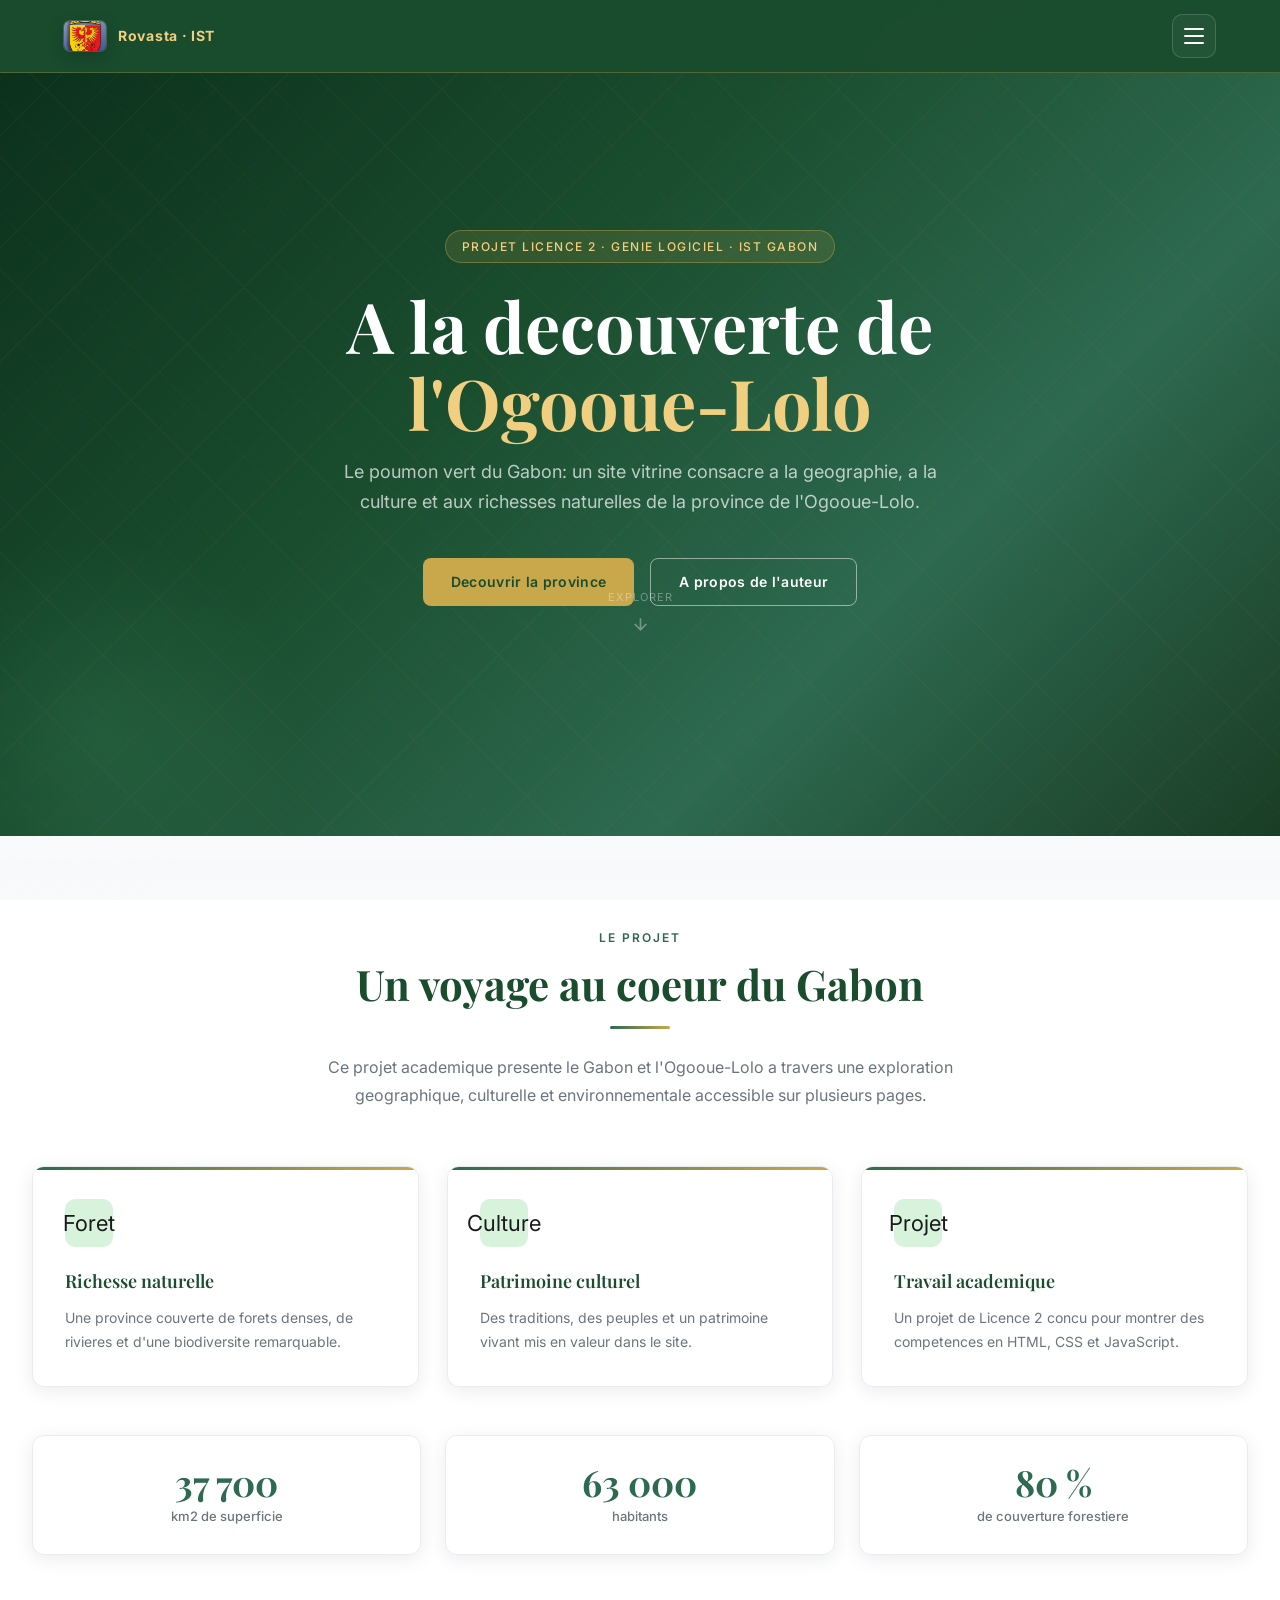
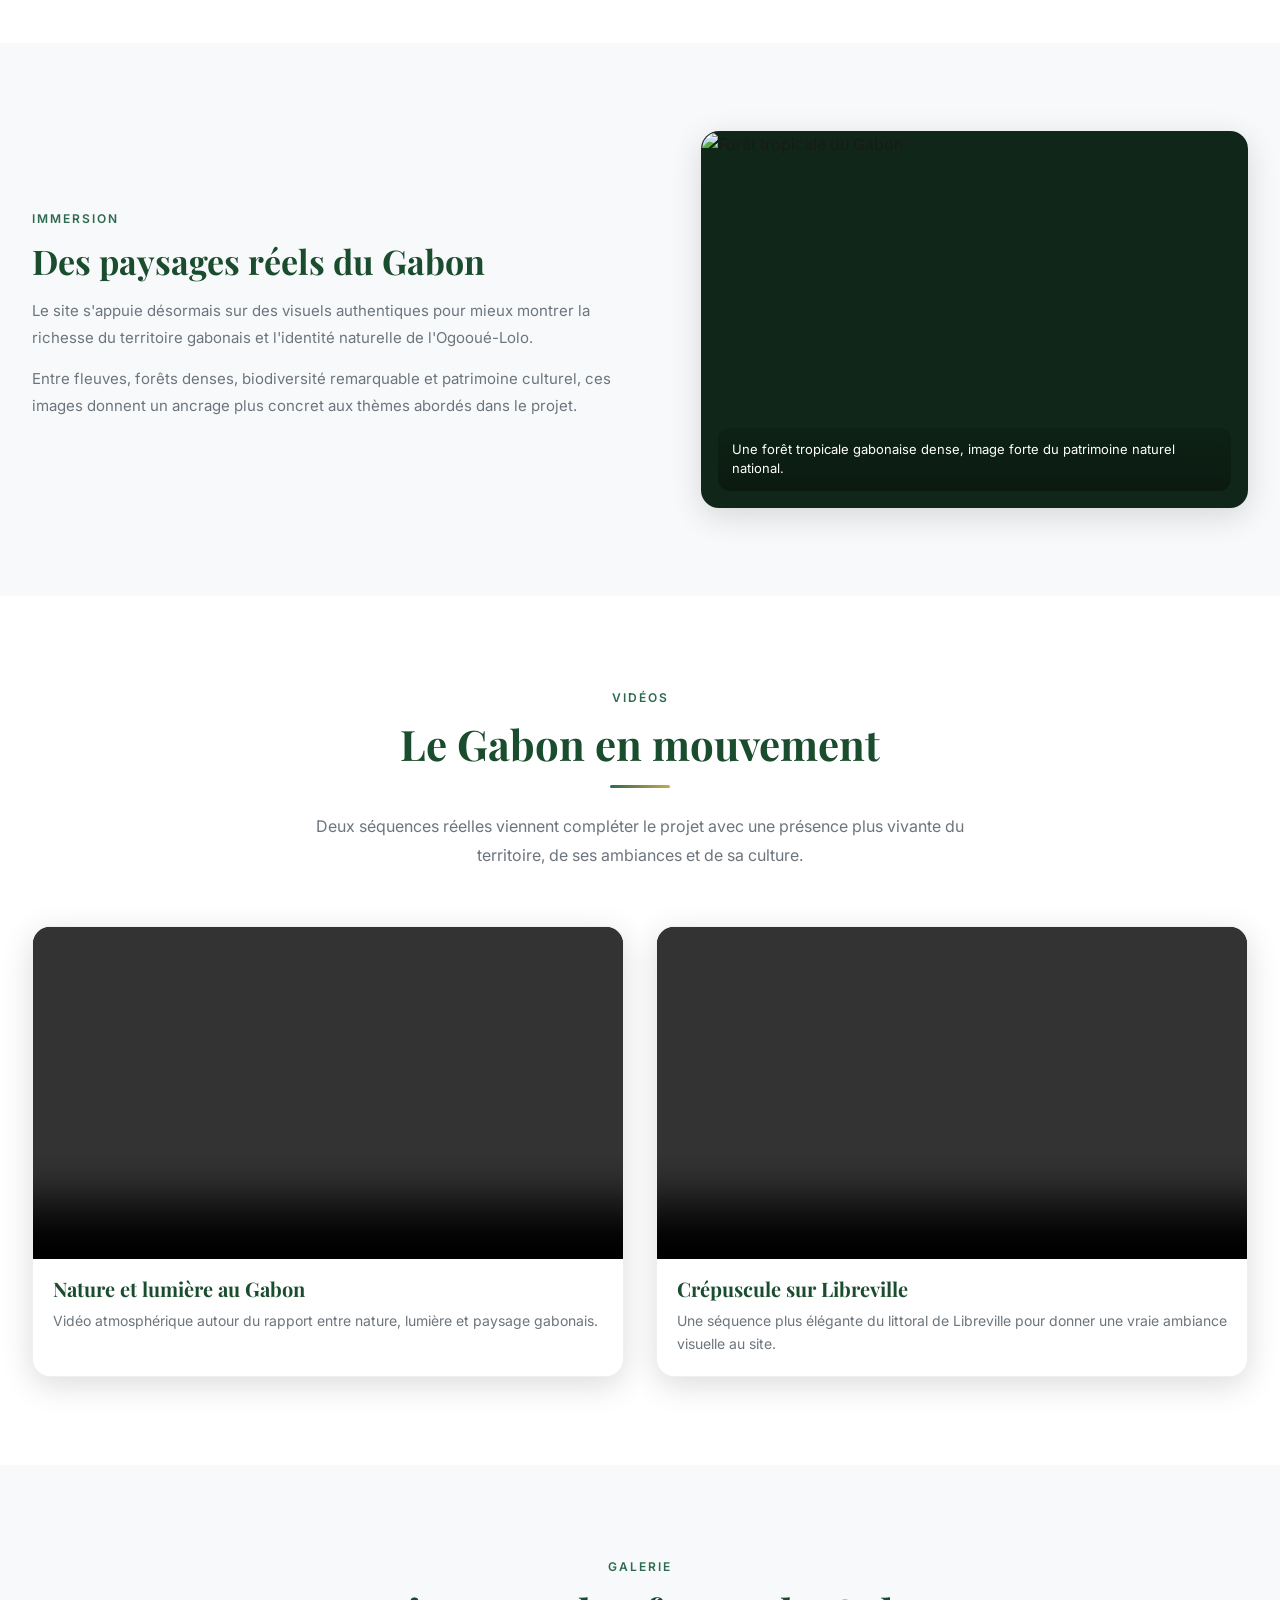
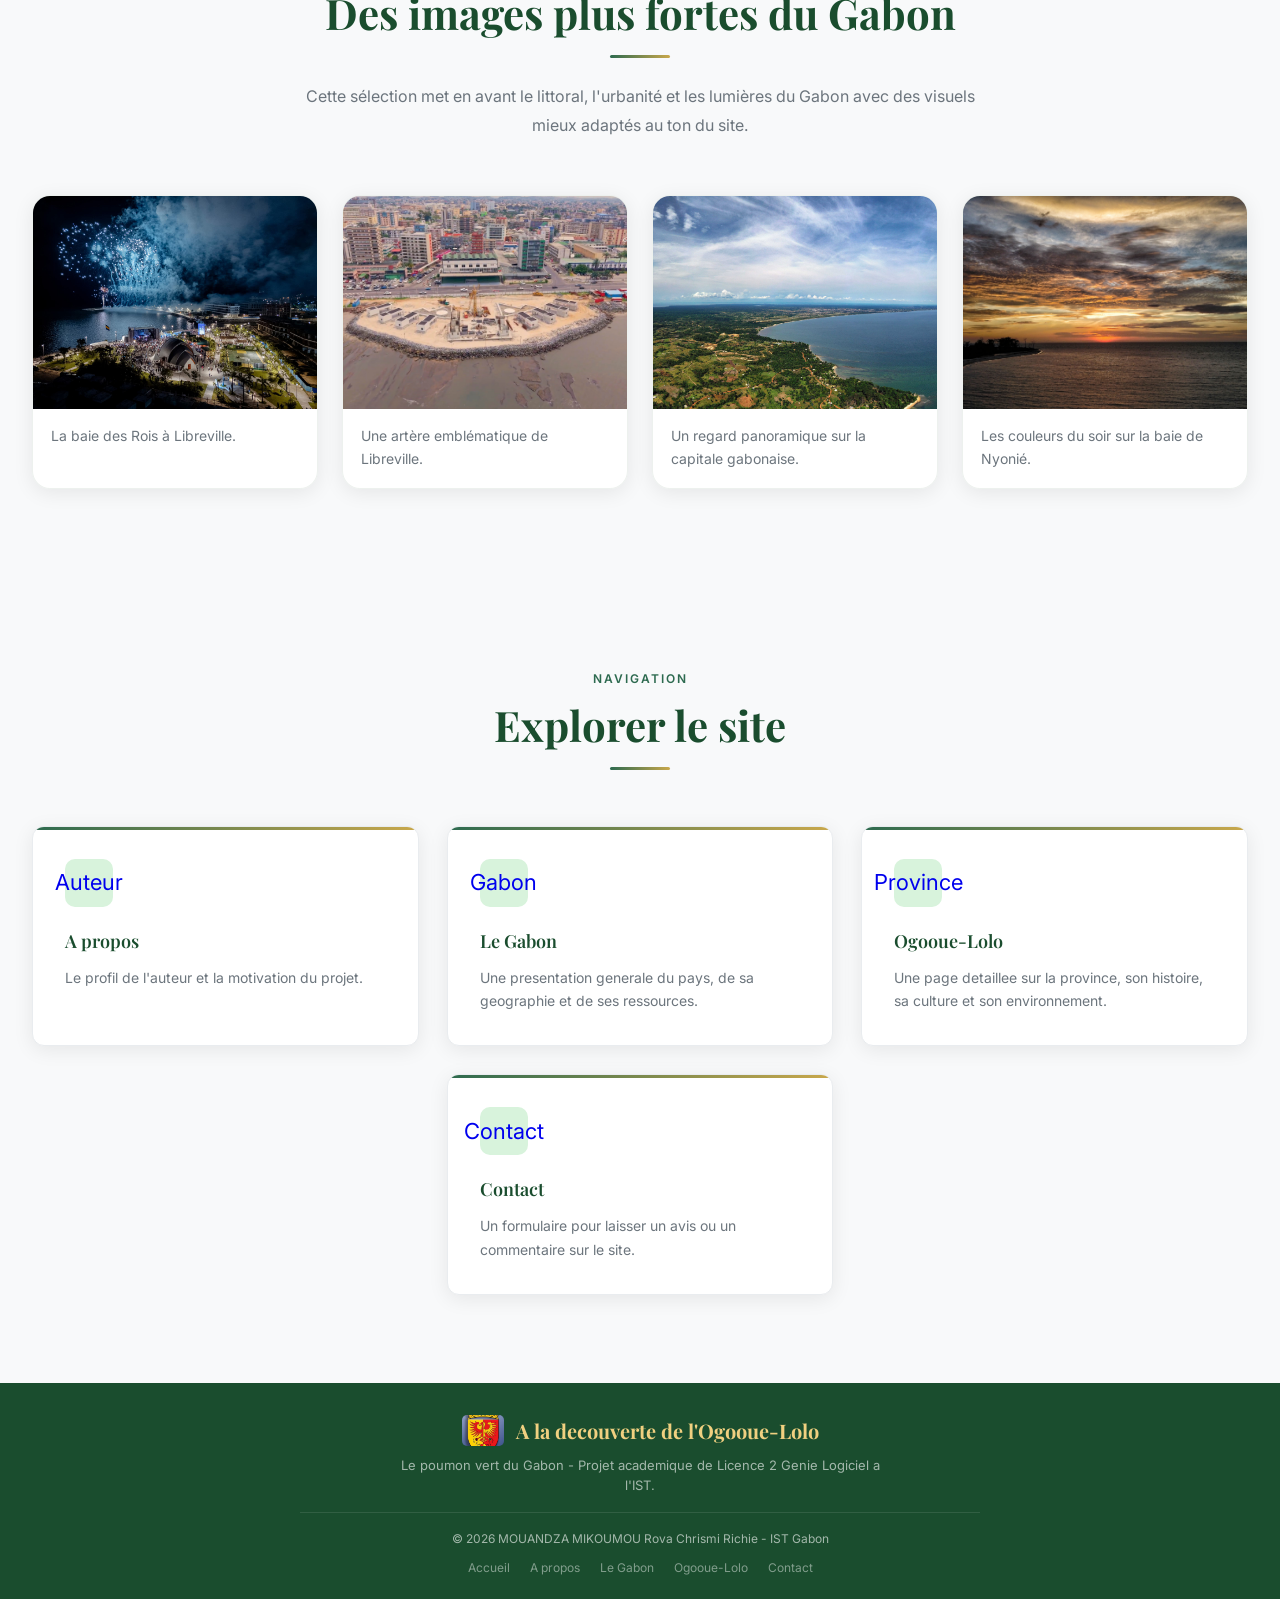
==== index.html @ 086fdc53 "Version finale du projet Ogooue-Lolo" ====
﻿<!DOCTYPE html>
<html lang="fr">
<head>
  <meta charset="UTF-8" />
  <meta name="viewport" content="width=device-width, initial-scale=1.0" />
  <title>Accueil - A la decouverte de l'Ogooue-Lolo</title>
  <link rel="stylesheet" href="assets/css/style.css" />
</head>
<body class="home-page">
<nav>
  <div class="nav-container">
    <a class="nav-brand" href="index.html">
      <div class="nav-brand-flag"></div>
      <span class="nav-brand-text">Rovasta · IST</span>
    </a>
    <ul class="nav-links" id="navLinks">
      <li><a href="index.html">Accueil</a></li>
      <li><a href="pages/a-propos.html">A propos</a></li>
      <li><a href="pages/gabon.html">Le Gabon</a></li>
      <li><a href="pages/ogoue-lolo.html">Ogooue-Lolo</a></li>
      <li><a href="pages/contact.html">Contact</a></li>
    </ul>
    <button class="nav-toggle" id="navToggle" type="button" aria-expanded="false" aria-controls="navLinks" aria-label="Afficher ou masquer le menu">
      <span></span>
      <span></span>
      <span></span>
    </button>
  </div>
</nav>

<section class="hero">
  <div class="hero-bg"></div>
  <div class="hero-circle"></div>
  <div class="hero-circle"></div>
  <div class="hero-content">
    <div class="hero-badge">Projet Licence 2 · Genie Logiciel · IST Gabon</div>
    <h1 class="hero-title">A la decouverte de<br><span>l'Ogooue-Lolo</span></h1>
    <p class="hero-subtitle">
      Le poumon vert du Gabon: un site vitrine consacre a la geographie, a la culture
      et aux richesses naturelles de la province de l'Ogooue-Lolo.
    </p>
    <div class="hero-cta">
      <a href="pages/ogoue-lolo.html" class="btn btn-primary">Decouvrir la province</a>
      <a href="pages/a-propos.html" class="btn btn-outline">A propos de l'auteur</a>
    </div>
    <div class="scroll-hint">
      <span>Explorer</span>
      <svg width="20" height="20" viewBox="0 0 24 24" fill="none" stroke="currentColor" stroke-width="2">
        <path d="M12 5v14M5 12l7 7 7-7"></path>
      </svg>
    </div>
  </div>
</section>

<section class="section">
  <div class="container">
    <div class="section-header">
      <span class="eyebrow">Le projet</span>
      <h2 class="section-title">Un voyage au coeur du Gabon</h2>
      <div class="divider"></div>
      <p class="section-desc">
        Ce projet academique presente le Gabon et l'Ogooue-Lolo a travers une exploration
        geographique, culturelle et environnementale accessible sur plusieurs pages.
      </p>
    </div>
    <div class="cards-grid">
      <div class="info-card">
        <div class="card-icon">Foret</div>
        <h3 class="card-title">Richesse naturelle</h3>
        <p class="card-text">Une province couverte de forets denses, de rivieres et d'une biodiversite remarquable.</p>
      </div>
      <div class="info-card">
        <div class="card-icon">Culture</div>
        <h3 class="card-title">Patrimoine culturel</h3>
        <p class="card-text">Des traditions, des peuples et un patrimoine vivant mis en valeur dans le site.</p>
      </div>
      <div class="info-card">
        <div class="card-icon">Projet</div>
        <h3 class="card-title">Travail academique</h3>
        <p class="card-text">Un projet de Licence 2 concu pour montrer des competences en HTML, CSS et JavaScript.</p>
      </div>
    </div>
    <div class="stats-row">
      <div class="stat-card">
        <div class="stat-number">37 700</div>
        <div class="stat-label">km2 de superficie</div>
      </div>
      <div class="stat-card">
        <div class="stat-number">63 000</div>
        <div class="stat-label">habitants</div>
      </div>
      <div class="stat-card">
        <div class="stat-number">80 %</div>
        <div class="stat-label">de couverture forestiere</div>
      </div>
    </div>
  </div>
</section>

<section class="section section-alt">
  <div class="container">
    <div class="two-col">
      <div class="text-col">
        <span class="eyebrow">Immersion</span>
        <h2>Des paysages réels du Gabon</h2>
        <p>Le site s'appuie désormais sur des visuels authentiques pour mieux montrer la richesse du territoire gabonais et l'identité naturelle de l'Ogooué-Lolo.</p>
        <p>Entre fleuves, forêts denses, biodiversité remarquable et patrimoine culturel, ces images donnent un ancrage plus concret aux thèmes abordés dans le projet.</p>
      </div>
      <figure class="visual-box photo-box">
        <img class="visual-photo" src="assets/images/gabon-rainforest.jpg" alt="Forêt tropicale du Gabon" loading="lazy">
        <figcaption class="visual-caption">Une forêt tropicale gabonaise dense, image forte du patrimoine naturel national.</figcaption>
      </figure>
    </div>
  </div>
</section>

<section class="section">
  <div class="container">
    <div class="section-header">
      <span class="eyebrow">Vidéos</span>
      <h2 class="section-title">Le Gabon en mouvement</h2>
      <div class="divider"></div>
      <p class="section-desc">Deux séquences réelles viennent compléter le projet avec une présence plus vivante du territoire, de ses ambiances et de sa culture.</p>
    </div>
    <div class="media-grid">
      <figure class="media-card">
        <video class="media-video" controls preload="metadata">
          <source src="assets/videos/gabon-nature-soleil.webm" type="video/webm">
          Votre navigateur ne prend pas en charge la lecture vidéo.
        </video>
        <figcaption class="media-caption">
          <strong>Nature et lumière au Gabon</strong>
          <span>Vidéo atmosphérique autour du rapport entre nature, lumière et paysage gabonais.</span>
        </figcaption>
      </figure>
      <figure class="media-card">
        <video class="media-video" controls preload="metadata">
          <source src="assets/videos/libreville-beach-sunset.webm" type="video/webm">
          Votre navigateur ne prend pas en charge la lecture vidéo.
        </video>
        <figcaption class="media-caption">
          <strong>Crépuscule sur Libreville</strong>
          <span>Une séquence plus élégante du littoral de Libreville pour donner une vraie ambiance visuelle au site.</span>
        </figcaption>
      </figure>
    </div>
  </div>
</section>

<section class="section section-alt">
  <div class="container">
    <div class="section-header">
      <span class="eyebrow">Galerie</span>
      <h2 class="section-title">Des images plus fortes du Gabon</h2>
      <div class="divider"></div>
      <p class="section-desc">Cette sélection met en avant le littoral, l'urbanité et les lumières du Gabon avec des visuels mieux adaptés au ton du site.</p>
    </div>
    <div class="gallery-grid">
      <figure class="gallery-card">
        <img class="gallery-photo" src="assets/images/libreville-baie-des-rois.jpg" alt="Vue de la baie des Rois à Libreville" loading="lazy">
        <figcaption class="gallery-caption">La baie des Rois à Libreville.</figcaption>
      </figure>
      <figure class="gallery-card">
        <img class="gallery-photo" src="assets/images/libreville-boulevard-independance.jpg" alt="Boulevard de l'indépendance à Libreville" loading="lazy">
        <figcaption class="gallery-caption">Une artère emblématique de Libreville.</figcaption>
      </figure>
      <figure class="gallery-card">
        <img class="gallery-photo" src="assets/images/libreville-vue-cap.jpg" alt="Vue de Libreville depuis la région du Cap" loading="lazy">
        <figcaption class="gallery-caption">Un regard panoramique sur la capitale gabonaise.</figcaption>
      </figure>
      <figure class="gallery-card">
        <img class="gallery-photo" src="assets/images/gabon-nyonie-sunset.jpg" alt="Coucher de soleil sur la baie de Nyonié au Gabon" loading="lazy">
        <figcaption class="gallery-caption">Les couleurs du soir sur la baie de Nyonié.</figcaption>
      </figure>
    </div>
  </div>
</section>

<section class="section section-alt">
  <div class="container">
    <div class="section-header">
      <span class="eyebrow">Navigation</span>
      <h2 class="section-title">Explorer le site</h2>
      <div class="divider"></div>
    </div>
    <div class="cards-grid">
      <a href="pages/a-propos.html" class="info-card clickable" style="text-decoration:none">
        <div class="card-icon">Auteur</div>
        <h3 class="card-title">A propos</h3>
        <p class="card-text">Le profil de l'auteur et la motivation du projet.</p>
      </a>
      <a href="pages/gabon.html" class="info-card clickable" style="text-decoration:none">
        <div class="card-icon">Gabon</div>
        <h3 class="card-title">Le Gabon</h3>
        <p class="card-text">Une presentation generale du pays, de sa geographie et de ses ressources.</p>
      </a>
      <a href="pages/ogoue-lolo.html" class="info-card clickable" style="text-decoration:none">
        <div class="card-icon">Province</div>
        <h3 class="card-title">Ogooue-Lolo</h3>
        <p class="card-text">Une page detaillee sur la province, son histoire, sa culture et son environnement.</p>
      </a>
      <a href="pages/contact.html" class="info-card clickable" style="text-decoration:none">
        <div class="card-icon">Contact</div>
        <h3 class="card-title">Contact</h3>
        <p class="card-text">Un formulaire pour laisser un avis ou un commentaire sur le site.</p>
      </a>
    </div>
  </div>
</section>

<footer>
  <div class="footer-wrap">
    <div class="footer-logo">A la decouverte de l'Ogooue-Lolo</div>
    <p class="footer-desc">Le poumon vert du Gabon - Projet academique de Licence 2 Genie Logiciel a l'IST.</p>
    <hr class="footer-hr">
    <div class="footer-bottom">
      <span>© 2026 MOUANDZA MIKOUMOU Rova Chrismi Richie - IST Gabon</span>
      <div class="footer-nav">
        <a href="index.html">Accueil</a>
        <a href="pages/a-propos.html">A propos</a>
        <a href="pages/gabon.html">Le Gabon</a>
        <a href="pages/ogoue-lolo.html">Ogooue-Lolo</a>
        <a href="pages/contact.html">Contact</a>
      </div>
    </div>
  </div>
</footer>

<script src="assets/js/script.js"></script>
</body>
</html>
---- assets/css/style.css ----
﻿/* ============================================================
   STYLE.CSS — À la découverte de l'Ogooué-Lolo
   Projet Licence 2 Génie Logiciel — IST Gabon
   Auteur : MOUANDZA MIKOUMOU Rova Chrismi Richie
   ============================================================ */

@import url('https://fonts.googleapis.com/css2?family=Playfair+Display:wght@400;600;700&family=Inter:wght@300;400;500;600;700&display=swap');

/* ===== VARIABLES ===== */
:root {
  --green-dark:   #1a4d2e;
  --green-mid:    #2d6a4f;
  --green-light:  #52b788;
  --green-pale:   #d8f3dc;
  --gold:         #c9a84c;
  --gold-light:   #f0d080;
  --white:        #ffffff;
  --gray-100:     #f8f9fa;
  --gray-200:     #e9ecef;
  --gray-400:     #adb5bd;
  --gray-600:     #6c757d;
  --gray-800:     #343a40;
  --radius:       8px;
  --shadow:       0 4px 20px rgba(0,0,0,0.08);
  --shadow-hover: 0 8px 32px rgba(0,0,0,0.14);
  --transition:   all 0.3s cubic-bezier(0.4,0,0.2,1);
}

/* ===== RESET & BASE ===== */
*, *::before, *::after { margin: 0; padding: 0; box-sizing: border-box; }
html { scroll-behavior: smooth; }
body {
  font-family: 'Inter', sans-serif;
  background: var(--white);
  color: #1a1a1a;
  line-height: 1.6;
  min-height: 100vh;
  position: relative;
  --page-bg-image: url('../images/gabon-rainforest.jpg');
}
body::before {
  content: '';
  position: fixed;
  inset: 0;
  background:
    linear-gradient(rgba(248, 249, 250, 0.88), rgba(248, 249, 250, 0.92)),
    var(--page-bg-image) center / cover no-repeat;
  z-index: -2;
}
body::after {
  content: '';
  position: fixed;
  inset: 0;
  background:
    linear-gradient(135deg, rgba(255,255,255,0.2) 0%, rgba(255,255,255,0) 48%),
    radial-gradient(circle at top right, rgba(201,168,76,0.08), transparent 32%);
  z-index: -1;
  pointer-events: none;
}
body.home-page { --page-bg-image: url('../images/gabon-rainforest.jpg'); }
body.gabon-page { --page-bg-image: url('../images/libreville-baie-des-rois.jpg'); }
body.ogooue-page { --page-bg-image: url('../images/lope-rainforest-nasa.jpg'); }
body.about-page { --page-bg-image: url('../images/gabon-nyonie-sunset.jpg'); }
body.contact-page { --page-bg-image: url('../images/libreville-vue-cap.jpg'); }
main,
section,
footer,
.page-hero,
nav {
  position: relative;
  z-index: 1;
}

/* ===== NAVIGATION ===== */
nav {
  position: fixed; top: 0; left: 0; width: 100%;
  z-index: 1000;
  background: rgba(26,77,46,0.97);
  backdrop-filter: blur(8px);
  border-bottom: 1px solid rgba(201,168,76,0.3);
}
.nav-container {
  max-width: 1200px; margin: 0 auto;
  padding: 0 24px;
  display: flex; align-items: center; justify-content: space-between;
  gap: 24px;
  flex-wrap: nowrap;
  min-height: 72px;
  padding-top: 10px;
  padding-bottom: 10px;
}
.nav-brand {
  display: flex; align-items: center; gap: 12px;
  text-decoration: none;
  flex-shrink: 0;
}
.nav-brand-flag {
  display: flex; flex-direction: column;
  width: 42px; height: 30px; border-radius: 6px; overflow: hidden;
  background-image: url('../images/Logo G7.jpg');
  background-size: cover;
  background-position: center;
  box-shadow: 0 6px 18px rgba(0,0,0,.18), 0 0 0 1px rgba(255,255,255,.18);
}
.nav-brand-text { font-size: 14px; font-weight: 700; letter-spacing: .7px; color: var(--gold-light); white-space: nowrap; }
.nav-links { display: none; }
.nav-container > .nav-links {
  display: flex;
  align-items: center;
  justify-content: flex-end;
  gap: 6px;
  list-style: none;
  flex-wrap: nowrap;
  margin-left: auto;
  opacity: 0;
  visibility: hidden;
  pointer-events: none;
  transform: translateX(18px);
  transition: opacity .25s ease, transform .25s ease, visibility .25s ease;
}
.nav-container.is-open > .nav-links,
.nav-container > .nav-links.is-open {
  opacity: 1;
  visibility: visible;
  pointer-events: auto;
  transform: translateX(0);
}
.nav-links a {
  display: flex; align-items: center; padding: 8px 16px;
  color: rgba(255,255,255,0.85); text-decoration: none;
  font-size: 14px; font-weight: 500; border-radius: 6px;
  transition: var(--transition); letter-spacing: .3px;
  min-height: 40px;
}
.nav-links a:hover  { background: rgba(201,168,76,0.2); color: var(--gold-light); }
.nav-links a.active {
  background: rgba(201,168,76,0.18); color: var(--gold-light);
  border-bottom: 2px solid var(--gold); border-radius: 6px 6px 0 0;
}
.nav-toggle {
  display: inline-flex;
  width: 44px;
  height: 44px;
  margin-left: auto;
  border: 1px solid rgba(255,255,255,.16);
  border-radius: 10px;
  background: rgba(255,255,255,.04);
  align-items: center;
  justify-content: center;
  flex-direction: column;
  gap: 5px;
  cursor: pointer;
  transition: var(--transition);
}
.nav-toggle:hover { background: rgba(255,255,255,.08); }
.nav-toggle span {
  width: 20px;
  height: 2px;
  background: var(--white);
  border-radius: 999px;
  transition: var(--transition);
}
.nav-toggle.is-open span:nth-child(1) { transform: translateY(7px) rotate(45deg); }
.nav-toggle.is-open span:nth-child(2) { opacity: 0; }
.nav-toggle.is-open span:nth-child(3) { transform: translateY(-7px) rotate(-45deg); }

/* ===== BOUTONS ===== */
.btn {
  display: inline-flex; align-items: center; gap: 8px;
  padding: 12px 28px; border-radius: var(--radius);
  font-size: 14px; font-weight: 600; text-decoration: none;
  cursor: pointer; border: none; transition: var(--transition);
  letter-spacing: .3px; font-family: 'Inter', sans-serif;
}
.btn-primary { background: var(--gold); color: var(--green-dark); }
.btn-primary:hover { background: var(--gold-light); transform: translateY(-2px); box-shadow: 0 8px 24px rgba(201,168,76,.4); }
.btn-outline { background: transparent; color: var(--white); border: 1.5px solid rgba(255,255,255,.5); }
.btn-outline:hover { background: rgba(255,255,255,.1); border-color: var(--white); transform: translateY(-2px); }
.btn-green { background: var(--green-mid); color: var(--white); }
.btn-green:hover { background: var(--green-dark); transform: translateY(-2px); box-shadow: 0 8px 24px rgba(45,106,79,.4); }

/* ===== HERO PRINCIPAL (Accueil) ===== */
.hero {
  position: relative; min-height: calc(100vh - 64px);
  display: flex; align-items: center; justify-content: center;
  overflow: hidden;
  background: linear-gradient(135deg, #0a2e1a 0%, #1a4d2e 40%, #2d6a4f 70%, #1a3d25 100%);
}
.hero-bg {
  position: absolute; inset: 0; opacity: .04;
  background-image:
    repeating-linear-gradient(45deg,  var(--gold) 0, var(--gold) 1px, transparent 1px, transparent 40px),
    repeating-linear-gradient(-45deg, var(--gold) 0, var(--gold) 1px, transparent 1px, transparent 40px);
}
.hero-circle { position: absolute; border-radius: 50%; background: radial-gradient(circle, rgba(82,183,136,.15) 0%, transparent 70%); }
.hero-circle:nth-child(1) { width: 600px; height: 600px; top: -200px; right: -100px; }
.hero-circle:nth-child(2) { width: 400px; height: 400px; bottom: -100px; left: -100px; }
.hero-content { position: relative; text-align: center; padding: 60px 24px; max-width: 900px; }
.hero-badge {
  display: inline-flex; align-items: center; gap: 8px;
  background: rgba(201,168,76,.15); border: 1px solid rgba(201,168,76,.4);
  color: var(--gold-light); padding: 6px 16px; border-radius: 100px;
  font-size: 12px; font-weight: 500; letter-spacing: 1.5px; text-transform: uppercase; margin-bottom: 24px;
}
.hero-title {
  font-family: 'Playfair Display', serif;
  font-size: clamp(32px, 6vw, 70px); font-weight: 700;
  color: var(--white); line-height: 1.1; margin-bottom: 16px;
}
.hero-title span { color: var(--gold-light); }
.hero-subtitle { font-size: clamp(14px,2vw,18px); color: rgba(255,255,255,.7); max-width: 600px; margin: 0 auto 40px; line-height: 1.7; }
.hero-cta { display: flex; gap: 16px; justify-content: center; flex-wrap: wrap; }
.scroll-hint {
  position: absolute; bottom: 32px; left: 50%; transform: translateX(-50%);
  display: flex; flex-direction: column; align-items: center; gap: 8px;
  color: rgba(255,255,255,.35); font-size: 11px; letter-spacing: 1px; text-transform: uppercase;
  animation: floatY 2s ease-in-out infinite;
}
@keyframes floatY { 0%,100%{transform:translateX(-50%) translateY(0)} 50%{transform:translateX(-50%) translateY(-8px)} }

/* ===== HERO PAGES INTERNES ===== */
.page-hero {
  background:
    linear-gradient(135deg, rgba(10,46,26,0.92), rgba(26,77,46,0.88) 50%, rgba(45,106,79,0.82)),
    var(--page-bg-image) center / cover no-repeat;
  padding: 80px 24px 60px; text-align: center;
}
.page-hero .eyebrow { color: var(--gold); }
.page-hero-title {
  font-family: 'Playfair Display', serif;
  font-size: clamp(28px,5vw,56px); font-weight: 700; color: var(--white); margin-bottom: 16px; line-height: 1.15;
}
.page-hero-desc { max-width: 600px; margin: 0 auto; color: rgba(255,255,255,.7); font-size: 16px; line-height: 1.7; }

/* ===== SECTIONS ===== */
.section { padding: 88px 32px; }
.section-alt { background: var(--gray-100); }
.container { max-width: 1360px; margin: 0 auto; }
.section-header { text-align: center; margin-bottom: 56px; }
.eyebrow { display: inline-block; font-size: 12px; font-weight: 600; letter-spacing: 2px; text-transform: uppercase; color: var(--green-mid); margin-bottom: 12px; }
.section-title { font-family: 'Playfair Display', serif; font-size: clamp(24px,4vw,42px); font-weight: 700; color: var(--green-dark); line-height: 1.2; }
.divider { width: 60px; height: 3px; background: linear-gradient(90deg, var(--green-mid), var(--gold)); margin: 16px auto 0; border-radius: 100px; }
.section-desc { max-width: 680px; margin: 24px auto 0; color: var(--gray-600); font-size: 16px; line-height: 1.8; text-align: center; }

/* ===== CARDS GRILLE ===== */
.cards-grid {
  display: grid;
  grid-template-columns: repeat(3, minmax(0, 1fr));
  gap: 28px;
  align-items: stretch;
}
.cards-grid > :last-child:nth-child(3n + 1) {
  grid-column: 2;
}
.info-card {
  background: var(--white); border-radius: 12px; padding: 32px;
  box-shadow: var(--shadow); transition: var(--transition);
  border: 1px solid var(--gray-200); position: relative; overflow: hidden;
  height: 100%;
}
.info-card::before { content: ''; position: absolute; top: 0; left: 0; width: 100%; height: 3px; background: linear-gradient(90deg, var(--green-mid), var(--gold)); }
.info-card:hover { transform: translateY(-4px); box-shadow: var(--shadow-hover); }
.info-card.clickable { cursor: pointer; }
.card-icon { width: 48px; height: 48px; border-radius: 10px; background: var(--green-pale); display: flex; align-items: center; justify-content: center; margin-bottom: 20px; font-size: 22px; }
.card-title { font-family: 'Playfair Display', serif; font-size: 18px; font-weight: 600; color: var(--green-dark); margin-bottom: 10px; }
.card-text { color: var(--gray-600); font-size: 14px; line-height: 1.7; }

/* ===== STATISTIQUES ===== */
.stats-row {
  display: grid;
  grid-template-columns: repeat(3, minmax(0, 1fr));
  gap: 24px;
  margin-top: 48px;
}
.stat-card { background: var(--white); border-radius: 12px; padding: 28px 20px; text-align: center; box-shadow: var(--shadow); border: 1px solid var(--gray-200); transition: var(--transition); }
.stat-card:hover { transform: translateY(-3px); box-shadow: var(--shadow-hover); }
.stat-number { font-family: 'Playfair Display', serif; font-size: 36px; font-weight: 700; color: var(--green-mid); line-height: 1; margin-bottom: 6px; }
.stat-label { font-size: 13px; color: var(--gray-600); font-weight: 500; }

/* ===== À PROPOS — AUTEUR ===== */
.author-section { background: linear-gradient(135deg, var(--green-dark), var(--green-mid)); padding: 80px 24px; }
.author-card { max-width: 960px; margin: 0 auto; display: grid; grid-template-columns: auto 1fr; gap: 56px; align-items: center; }
.author-avatar {
  width: 160px; height: 160px; border-radius: 50%;
  background: linear-gradient(135deg, var(--gold), var(--gold-light));
  display: flex; align-items: center; justify-content: center;
  font-family: 'Playfair Display', serif; font-size: 52px; font-weight: 700;
  color: var(--green-dark); flex-shrink: 0;
  box-shadow: 0 0 0 5px rgba(255,255,255,.15), 0 0 0 10px rgba(255,255,255,.06);
}
.author-info { color: var(--white); }
.author-tag { display: inline-flex; align-items: center; gap: 6px; background: rgba(201,168,76,.18); border: 1px solid rgba(201,168,76,.4); color: var(--gold-light); padding: 4px 12px; border-radius: 100px; font-size: 11px; font-weight: 600; letter-spacing: 1px; text-transform: uppercase; margin-bottom: 16px; }
.author-name { font-family: 'Playfair Display', serif; font-size: clamp(20px,3vw,32px); font-weight: 700; color: var(--white); margin-bottom: 8px; line-height: 1.2; }
.author-title-line { color: var(--gold-light); font-size: 14px; font-weight: 500; margin-bottom: 16px; }
.author-bio { color: rgba(255,255,255,.75); font-size: 15px; line-height: 1.8; margin-bottom: 24px; }
.author-meta { display: flex; flex-wrap: wrap; gap: 20px; margin-bottom: 28px; }
.author-meta-item { display: flex; align-items: center; gap: 8px; color: rgba(255,255,255,.65); font-size: 13px; }
.meta-icon { font-size: 16px; }

/* ===== DEUX COLONNES ===== */
.two-col { display: grid; grid-template-columns: minmax(0, 1.05fr) minmax(0, 0.95fr); gap: 64px; align-items: center; }
.two-col.reverse { direction: rtl; }
.two-col.reverse > * { direction: ltr; }
.text-col h2 { font-family: 'Playfair Display', serif; font-size: clamp(22px,3vw,34px); color: var(--green-dark); margin-bottom: 16px; line-height: 1.2; }
.text-col p { color: var(--gray-600); line-height: 1.8; margin-bottom: 14px; font-size: 15px; }
.text-col .highlight { background: var(--green-pale); border-left: 3px solid var(--green-mid); padding: 16px 20px; border-radius: 0 8px 8px 0; margin-top: 24px; color: var(--green-dark); font-style: italic; font-size: 14px; line-height: 1.7; }
.visual-box { border-radius: 12px; overflow: hidden; box-shadow: var(--shadow-hover); min-height: 360px; display: flex; align-items: center; justify-content: center; background: linear-gradient(135deg, #b7e4c7, #d8f3dc); }
.visual-inner { text-align: center; padding: 40px; }
.visual-inner .big-icon { font-size: 80px; display: block; margin-bottom: 16px; }
.photo-box {
  position: relative;
  min-height: 0;
  aspect-ratio: 16 / 11;
  border-radius: 18px;
  background: #102618;
  border: 1px solid rgba(16, 38, 24, 0.08);
}
.visual-photo {
  width: 100%;
  height: 100%;
  display: block;
  object-fit: cover;
}
.visual-caption {
  position: absolute;
  left: 16px;
  right: 16px;
  bottom: 16px;
  margin: 0;
  padding: 12px 14px;
  border-radius: 12px;
  background: linear-gradient(180deg, rgba(10, 24, 16, 0.28), rgba(10, 24, 16, 0.82));
  color: var(--white);
  font-size: 13px;
  line-height: 1.5;
  backdrop-filter: blur(6px);
}
.media-grid {
  display: grid;
  grid-template-columns: repeat(2, minmax(0, 1fr));
  gap: 32px;
  align-items: stretch;
}
.media-card {
  margin: 0;
  border-radius: 18px;
  overflow: hidden;
  background: var(--white);
  box-shadow: var(--shadow-hover);
  border: 1px solid rgba(26, 77, 46, 0.08);
  height: 100%;
}
.media-video {
  width: 100%;
  display: block;
  aspect-ratio: 16 / 9;
  max-height: 420px;
  object-fit: cover;
  background: #102618;
}
.media-card .visual-photo {
  aspect-ratio: 16 / 9;
  max-height: 420px;
  width: 100%;
  display: block;
  object-fit: cover;
}
.media-caption {
  display: flex;
  flex-direction: column;
  gap: 8px;
  padding: 18px 20px 20px;
  color: var(--gray-600);
  font-size: 14px;
  line-height: 1.7;
}
.media-caption strong {
  color: var(--green-dark);
  font-family: 'Playfair Display', serif;
  font-size: 20px;
  line-height: 1.2;
}
.gallery-grid {
  display: grid;
  grid-template-columns: repeat(4, minmax(0, 1fr));
  gap: 24px;
}
.gallery-grid-three {
  grid-template-columns: repeat(3, minmax(0, 1fr));
}
.gallery-card {
  margin: 0;
  overflow: hidden;
  border-radius: 18px;
  background: rgba(255,255,255,0.92);
  border: 1px solid rgba(26, 77, 46, 0.08);
  box-shadow: var(--shadow);
  backdrop-filter: blur(6px);
}
.gallery-photo {
  width: 100%;
  display: block;
  aspect-ratio: 4 / 3;
  object-fit: cover;
}
.gallery-caption {
  padding: 16px 18px 18px;
  color: var(--gray-600);
  font-size: 14px;
  line-height: 1.6;
}

/* ===== LISTE DE FONCTIONNALITÉS ===== */
.feature-list { list-style: none; display: flex; flex-direction: column; gap: 10px; margin: 16px 0; }
.feature-list li { display: flex; align-items: flex-start; gap: 12px; font-size: 14px; color: var(--gray-600); line-height: 1.6; }
.feature-list li::before { content: ''; width: 6px; height: 6px; border-radius: 50%; background: var(--green-mid); margin-top: 8px; flex-shrink: 0; }

/* ===== ACCORDÉON ===== */
.accordion { max-width: 840px; margin: 0 auto; }
.accordion-item { border: 1px solid var(--gray-200); border-radius: var(--radius); margin-bottom: 12px; overflow: hidden; background: var(--white); }
.accordion-btn { width: 100%; padding: 18px 24px; background: none; border: none; text-align: left; display: flex; justify-content: space-between; align-items: center; cursor: pointer; font-size: 15px; font-weight: 600; color: var(--green-dark); transition: var(--transition); font-family: 'Inter', sans-serif; }
.accordion-btn:hover { background: var(--green-pale); }
.accordion-chevron { transition: transform .3s ease; flex-shrink: 0; }
.accordion-item.open .accordion-chevron { transform: rotate(180deg); }
.accordion-body { max-height: 0; overflow: hidden; transition: max-height .4s ease; }
.accordion-item.open .accordion-body { max-height: 600px; }
.accordion-inner { padding: 0 24px 24px; color: var(--gray-600); font-size: 14px; line-height: 1.8; }
.accordion-inner p + p { margin-top: 10px; }

/* ===== TABLEAU ===== */
.data-table { width: 100%; border-collapse: collapse; background: var(--white); border-radius: 8px; overflow: hidden; box-shadow: var(--shadow); font-size: 14px; }
.data-table th { background: var(--green-dark); color: var(--white); padding: 12px 16px; text-align: left; font-weight: 600; font-size: 13px; }
.data-table td { padding: 12px 16px; border-bottom: 1px solid var(--gray-200); color: var(--gray-600); }
.data-table tr:hover td { background: var(--gray-100); }
.data-table tr:last-child td { border-bottom: none; }

/* ===== TAG ===== */
.tag { display: inline-flex; align-items: center; padding: 4px 12px; border-radius: 100px; font-size: 12px; font-weight: 500; background: var(--green-pale); color: var(--green-dark); margin: 3px; }

/* ===== FORMULAIRE DE CONTACT ===== */
.contact-grid { display: grid; grid-template-columns: 1fr 2fr; gap: 48px; align-items: start; }
.contact-info-box { background: linear-gradient(135deg, var(--green-dark), var(--green-mid)); border-radius: 12px; padding: 40px 32px; color: var(--white); position: sticky; top: 88px; }
.contact-info-box h3 { font-family: 'Playfair Display', serif; font-size: 22px; font-weight: 600; margin-bottom: 8px; }
.contact-info-box p { color: rgba(255,255,255,.7); font-size: 14px; line-height: 1.7; margin-bottom: 32px; }
.contact-list { list-style: none; display: flex; flex-direction: column; gap: 20px; }
.contact-list li { display: flex; align-items: center; gap: 12px; font-size: 14px; color: rgba(255,255,255,.8); }
.c-icon { width: 36px; height: 36px; border-radius: 50%; background: rgba(255,255,255,.12); display: flex; align-items: center; justify-content: center; flex-shrink: 0; font-size: 16px; }
.form-card { background: var(--white); border-radius: 12px; padding: 40px; box-shadow: var(--shadow); border: 1px solid var(--gray-200); }
.form-title { font-family: 'Playfair Display', serif; font-size: 24px; font-weight: 600; color: var(--green-dark); margin-bottom: 6px; }
.form-subtitle { color: var(--gray-600); font-size: 14px; margin-bottom: 32px; }
.form-row { display: grid; grid-template-columns: 1fr 1fr; gap: 20px; }
.form-group { margin-bottom: 22px; }
.form-label { display: block; font-size: 13px; font-weight: 600; color: var(--gray-800); margin-bottom: 8px; letter-spacing: .3px; }
.form-label .req { color: #dc3545; margin-left: 2px; }
.form-control { width: 100%; padding: 11px 14px; border: 1.5px solid var(--gray-200); border-radius: var(--radius); font-size: 14px; color: #1a1a1a; background: var(--white); transition: var(--transition); font-family: 'Inter', sans-serif; outline: none; }
.form-control:focus { border-color: var(--green-mid); box-shadow: 0 0 0 3px rgba(45,106,79,.1); }
.form-control.err { border-color: #dc3545; box-shadow: 0 0 0 3px rgba(220,53,69,.1); }
.form-control.ok  { border-color: var(--green-light); }
select.form-control { cursor: pointer; }
textarea.form-control { resize: vertical; min-height: 120px; }
.field-err { color: #dc3545; font-size: 12px; margin-top: 6px; display: none; }
.field-err.show { display: block; }
.form-hr { border: none; border-top: 1px solid var(--gray-200); margin: 26px 0; }
.check-group, .radio-group { display: grid; grid-template-columns: repeat(auto-fit,minmax(180px,1fr)); gap: 12px; }
.check-item, .radio-item { display: flex; align-items: center; gap: 8px; font-size: 14px; color: var(--gray-600); cursor: pointer; }
.check-item input, .radio-item input { accent-color: var(--green-mid); cursor: pointer; }
.form-actions { display: flex; justify-content: space-between; align-items: center; gap: 12px; margin-top: 28px; flex-wrap: wrap; }
.btn-reset-form { background: transparent; border: none; color: var(--gray-600); font-size: 14px; cursor: pointer; text-decoration: underline; }
.btn-submit { background: var(--green-dark); color: var(--white); border: none; padding: 12px 26px; border-radius: var(--radius); font-size: 14px; font-weight: 600; cursor: pointer; transition: var(--transition); }
.btn-submit:hover { background: #10311d; transform: translateY(-1px); }
.success-msg { display: none; text-align: center; padding: 30px 10px; }
.success-msg.show { display: block; }
.success-icon-wrap { width: 68px; height: 68px; border-radius: 50%; background: var(--green-pale); color: var(--green-dark); display: flex; align-items: center; justify-content: center; font-size: 28px; margin: 0 auto 20px; }
.success-msg h3 { font-family: 'Playfair Display', serif; color: var(--green-dark); font-size: 28px; margin-bottom: 10px; }
.success-msg p { color: var(--gray-600); font-size: 15px; }

/* ===== PIED DE PAGE ===== */
footer { background: var(--green-dark); color: rgba(255,255,255,.6); padding: 32px 24px 22px; text-align: center; }
.footer-wrap { max-width: 980px; margin: 0 auto; }
.footer-logo {
  font-family: 'Playfair Display', serif;
  font-size: 20px;
  font-weight: 700;
  color: var(--gold-light);
  margin-bottom: 8px;
  display: inline-flex;
  align-items: center;
  gap: 12px;
}
.footer-logo::before {
  content: '';
  width: 42px;
  height: 31px;
  display: inline-block;
  border-radius: 5px;
  background-image: url('../images/Logo G7.jpg');
  background-size: cover;
  background-position: center;
  flex-shrink: 0;
}
.footer-desc { font-size: 13px; line-height: 1.6; max-width: 500px; margin: 0 auto 16px; }
.footer-hr { border: none; border-top: 1px solid rgba(255,255,255,.1); margin: 16px auto; max-width: 680px; }
.footer-bottom { display: flex; flex-direction: column; justify-content: center; align-items: center; gap: 10px; font-size: 12px; text-align: center; }
.footer-bottom > span { display: block; text-align: center; }
.footer-nav { display: flex; justify-content: center; align-items: center; gap: 20px; flex-wrap: wrap; width: fit-content; max-width: 100%; margin: 0 auto; text-align: center; }
.footer-nav a { color: rgba(255,255,255,.45); text-decoration: none; transition: color .2s; }
.footer-nav a:hover { color: var(--gold-light); }

/* ===== RESPONSIVE ===== */
@media (max-width: 768px) {
  .section { padding: 72px 20px; }
  .nav-container { padding: 14px 18px; flex-wrap: wrap; gap: 14px; }
  .two-col, .two-col.reverse { grid-template-columns: 1fr; direction: ltr; }
  .contact-grid { grid-template-columns: 1fr; }
  .contact-info-box { position: static; }
  .author-card { grid-template-columns: 1fr; text-align: center; }
  .author-avatar { margin: 0 auto; }
  .author-meta { justify-content: center; }
  .form-row { grid-template-columns: 1fr; }
  .form-card { padding: 24px; }
  .nav-brand { justify-content: flex-start; }
  .nav-links {
    display: none;
    width: 100%;
    margin-left: 0;
    padding: 14px;
    border-radius: 16px;
    background: rgba(13,41,25,0.94);
    border: 1px solid rgba(240,208,128,.12);
    box-shadow: 0 16px 32px rgba(0,0,0,.18);
    justify-content: center;
    gap: 8px;
    flex-wrap: wrap;
    opacity: 1;
    visibility: visible;
    pointer-events: auto;
    transform: none;
  }
  .nav-links.is-open { display: flex; }
  .nav-links a { padding: 10px 14px; font-size: 13px; }
  .media-grid { grid-template-columns: 1fr; }
  .gallery-grid,
  .gallery-grid-three { grid-template-columns: 1fr; }
  .cards-grid { grid-template-columns: 1fr; }
  .cards-grid > :last-child:nth-child(3n + 1) { grid-column: auto; }
  .photo-box { aspect-ratio: 16 / 11; }
  .media-video,
  .media-card .visual-photo { max-height: none; }
  .footer-bottom { flex-direction: column; text-align: center; }
  .stats-row { grid-template-columns: 1fr; }
}

@media (min-width: 769px) and (max-width: 1100px) {
  .cards-grid { grid-template-columns: repeat(2, minmax(0, 1fr)); }
  .cards-grid > :last-child:nth-child(3n + 1) { grid-column: auto; }
  .cards-grid > :last-child:nth-child(2n + 1) { grid-column: 1 / span 2; max-width: 420px; width: 100%; justify-self: center; }
  .stats-row { grid-template-columns: repeat(2, minmax(0, 1fr)); }
  .two-col { gap: 40px; }
  .gallery-grid { grid-template-columns: repeat(2, minmax(0, 1fr)); }
  .gallery-grid-three { grid-template-columns: repeat(2, minmax(0, 1fr)); }
}
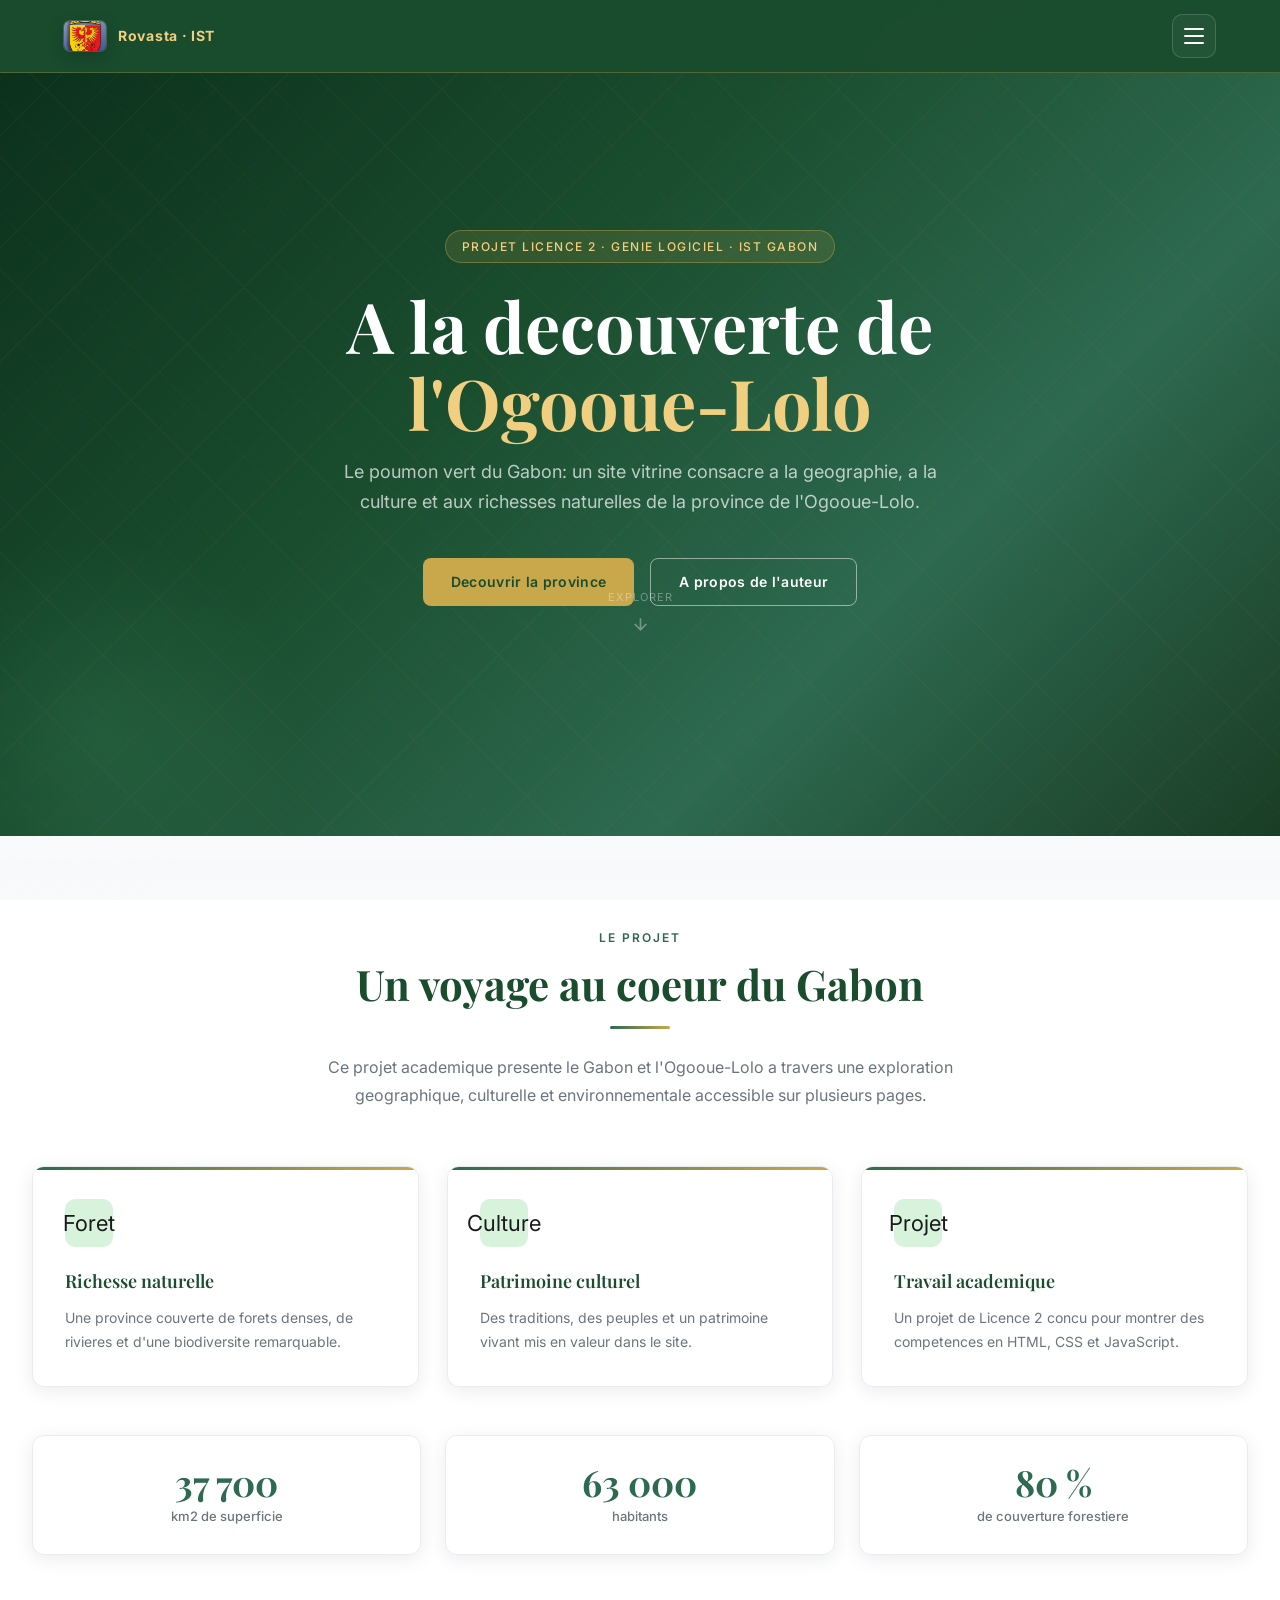
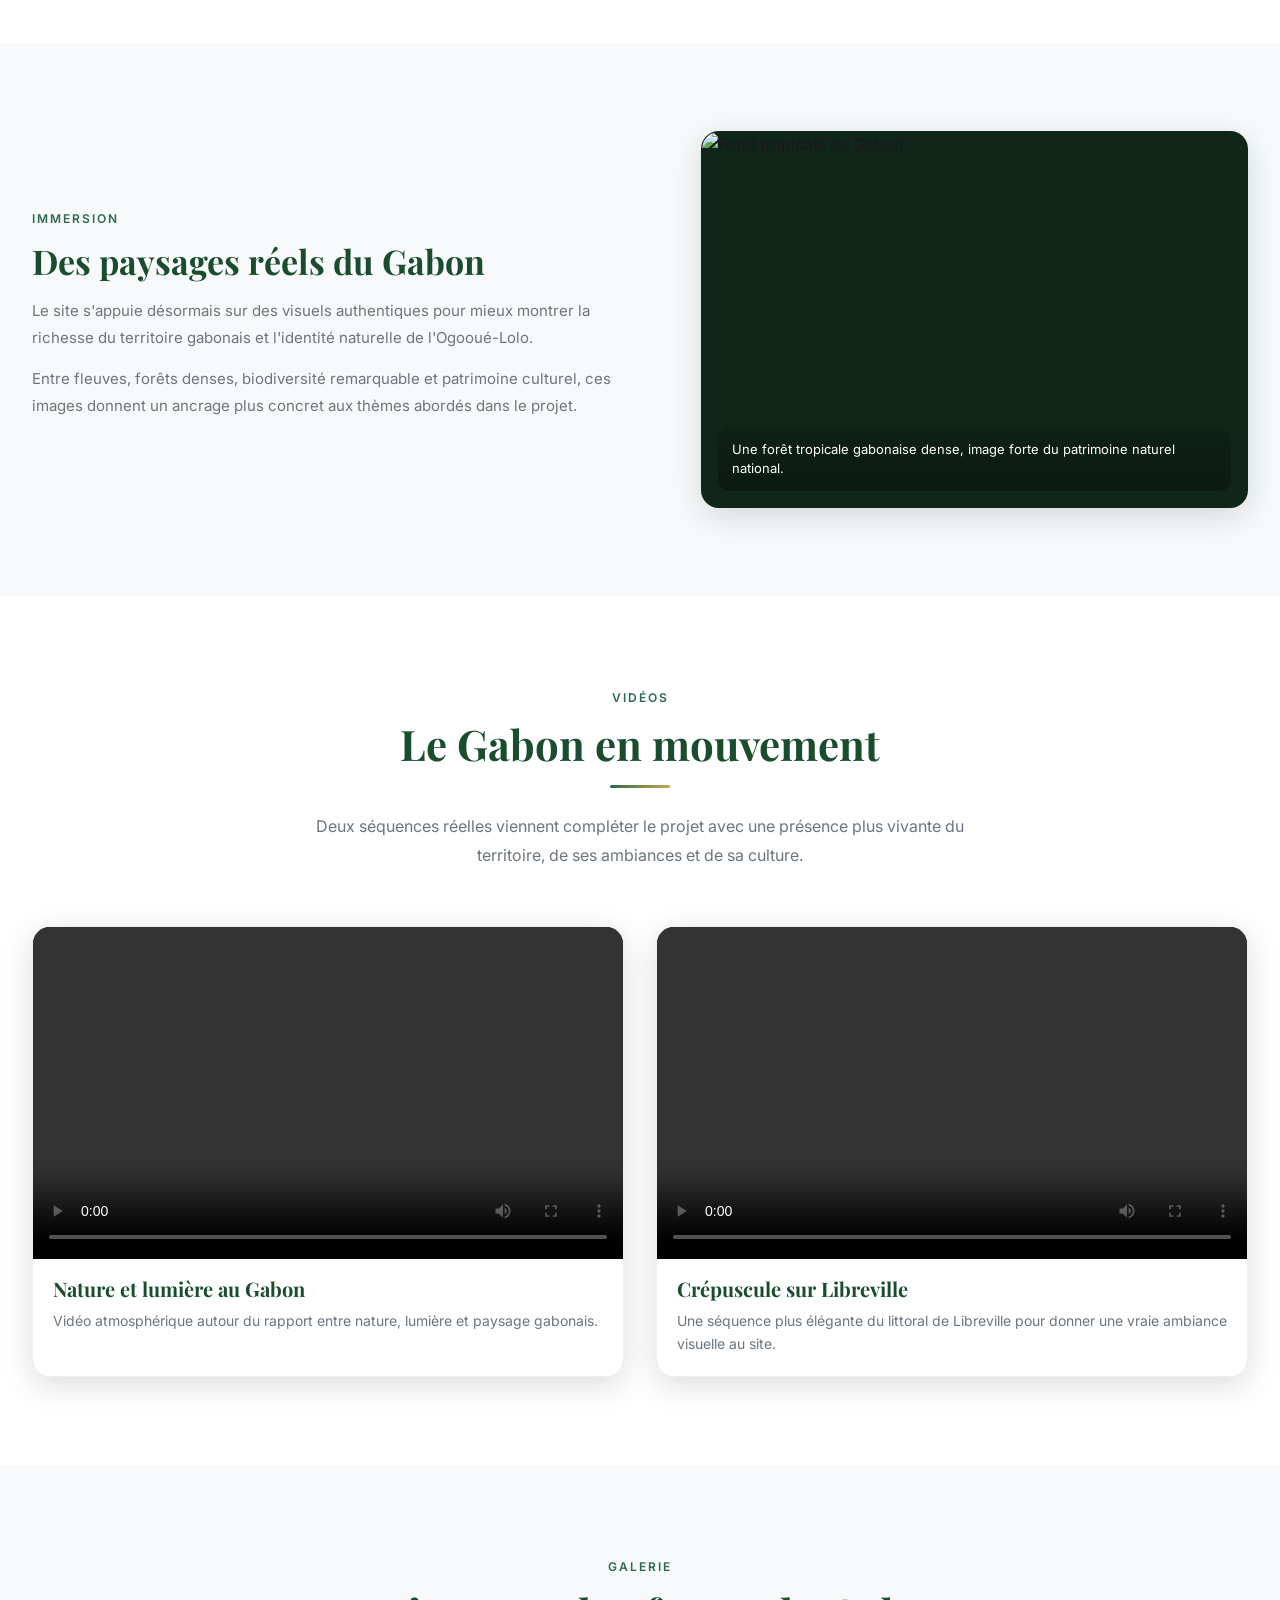
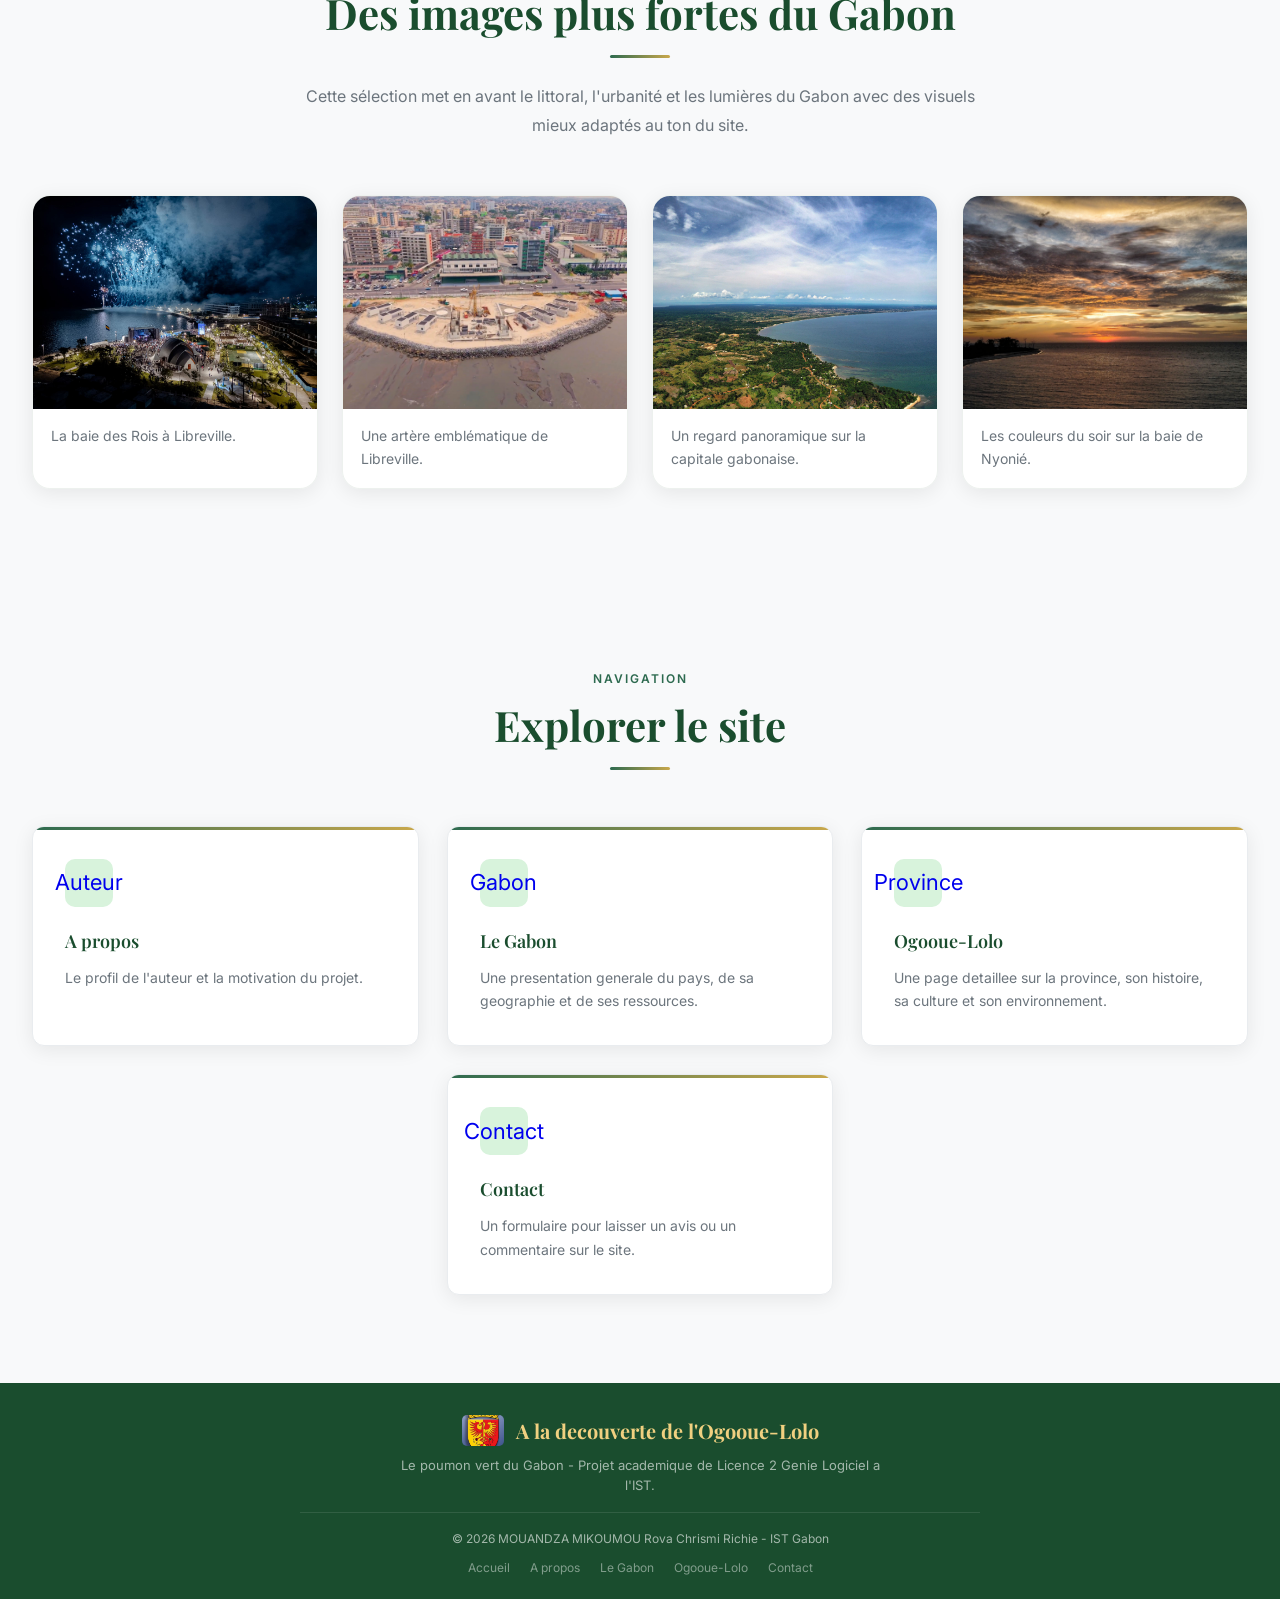
==== commit 23529593: "Ajout de la photo Gemini et nettoyage final" ====
--- a/index.html
+++ b/index.html
@@ -184,22 +184,22 @@
       <div class="divider"></div>
     </div>
     <div class="cards-grid">
-      <a href="pages/a-propos.html" class="info-card clickable" style="text-decoration:none">
+      <a href="pages/a-propos.html" class="info-card clickable info-card-link">
         <div class="card-icon">Auteur</div>
         <h3 class="card-title">A propos</h3>
         <p class="card-text">Le profil de l'auteur et la motivation du projet.</p>
       </a>
-      <a href="pages/gabon.html" class="info-card clickable" style="text-decoration:none">
+      <a href="pages/gabon.html" class="info-card clickable info-card-link">
         <div class="card-icon">Gabon</div>
         <h3 class="card-title">Le Gabon</h3>
         <p class="card-text">Une presentation generale du pays, de sa geographie et de ses ressources.</p>
       </a>
-      <a href="pages/ogoue-lolo.html" class="info-card clickable" style="text-decoration:none">
+      <a href="pages/ogoue-lolo.html" class="info-card clickable info-card-link">
         <div class="card-icon">Province</div>
         <h3 class="card-title">Ogooue-Lolo</h3>
         <p class="card-text">Une page detaillee sur la province, son histoire, sa culture et son environnement.</p>
       </a>
-      <a href="pages/contact.html" class="info-card clickable" style="text-decoration:none">
+      <a href="pages/contact.html" class="info-card clickable info-card-link">
         <div class="card-icon">Contact</div>
         <h3 class="card-title">Contact</h3>
         <p class="card-text">Un formulaire pour laisser un avis ou un commentaire sur le site.</p>
@@ -230,4 +230,3 @@
 </body>
 </html>
 
-
--- a/assets/css/style.css
+++ b/assets/css/style.css
@@ -261,6 +261,7 @@
 .info-card::before { content: ''; position: absolute; top: 0; left: 0; width: 100%; height: 3px; background: linear-gradient(90deg, var(--green-mid), var(--gold)); }
 .info-card:hover { transform: translateY(-4px); box-shadow: var(--shadow-hover); }
 .info-card.clickable { cursor: pointer; }
+.info-card-link { text-decoration: none; }
 .card-icon { width: 48px; height: 48px; border-radius: 10px; background: var(--green-pale); display: flex; align-items: center; justify-content: center; margin-bottom: 20px; font-size: 22px; }
 .card-title { font-family: 'Playfair Display', serif; font-size: 18px; font-weight: 600; color: var(--green-dark); margin-bottom: 10px; }
 .card-text { color: var(--gray-600); font-size: 14px; line-height: 1.7; }
@@ -296,6 +297,7 @@
 .author-meta { display: flex; flex-wrap: wrap; gap: 20px; margin-bottom: 28px; }
 .author-meta-item { display: flex; align-items: center; gap: 8px; color: rgba(255,255,255,.65); font-size: 13px; }
 .meta-icon { font-size: 16px; }
+.author-actions { display: flex; gap: 14px; flex-wrap: wrap; }
 
 /* ===== DEUX COLONNES ===== */
 .two-col { display: grid; grid-template-columns: minmax(0, 1.05fr) minmax(0, 0.95fr); gap: 64px; align-items: center; }
@@ -305,8 +307,6 @@
 .text-col p { color: var(--gray-600); line-height: 1.8; margin-bottom: 14px; font-size: 15px; }
 .text-col .highlight { background: var(--green-pale); border-left: 3px solid var(--green-mid); padding: 16px 20px; border-radius: 0 8px 8px 0; margin-top: 24px; color: var(--green-dark); font-style: italic; font-size: 14px; line-height: 1.7; }
 .visual-box { border-radius: 12px; overflow: hidden; box-shadow: var(--shadow-hover); min-height: 360px; display: flex; align-items: center; justify-content: center; background: linear-gradient(135deg, #b7e4c7, #d8f3dc); }
-.visual-inner { text-align: center; padding: 40px; }
-.visual-inner .big-icon { font-size: 80px; display: block; margin-bottom: 16px; }
 .photo-box {
   position: relative;
   min-height: 0;
@@ -320,6 +320,17 @@
   height: 100%;
   display: block;
   object-fit: cover;
+}
+.about-page .two-col .photo-box {
+  min-height: 520px;
+}
+.author-photo-box {
+  background: #1a2f22;
+  aspect-ratio: 4 / 5;
+  min-height: 420px;
+}
+.author-photo {
+  object-position: center 58%;
 }
 .visual-caption {
   position: absolute;
@@ -433,9 +444,6 @@
 .data-table td { padding: 12px 16px; border-bottom: 1px solid var(--gray-200); color: var(--gray-600); }
 .data-table tr:hover td { background: var(--gray-100); }
 .data-table tr:last-child td { border-bottom: none; }
-
-/* ===== TAG ===== */
-.tag { display: inline-flex; align-items: center; padding: 4px 12px; border-radius: 100px; font-size: 12px; font-weight: 500; background: var(--green-pale); color: var(--green-dark); margin: 3px; }
 
 /* ===== FORMULAIRE DE CONTACT ===== */
 .contact-grid { display: grid; grid-template-columns: 1fr 2fr; gap: 48px; align-items: start; }
@@ -473,6 +481,7 @@
 .success-icon-wrap { width: 68px; height: 68px; border-radius: 50%; background: var(--green-pale); color: var(--green-dark); display: flex; align-items: center; justify-content: center; font-size: 28px; margin: 0 auto 20px; }
 .success-msg h3 { font-family: 'Playfair Display', serif; color: var(--green-dark); font-size: 28px; margin-bottom: 10px; }
 .success-msg p { color: var(--gray-600); font-size: 15px; }
+.success-action { margin-top: 24px; }
 
 /* ===== PIED DE PAGE ===== */
 footer { background: var(--green-dark); color: rgba(255,255,255,.6); padding: 32px 24px 22px; text-align: center; }
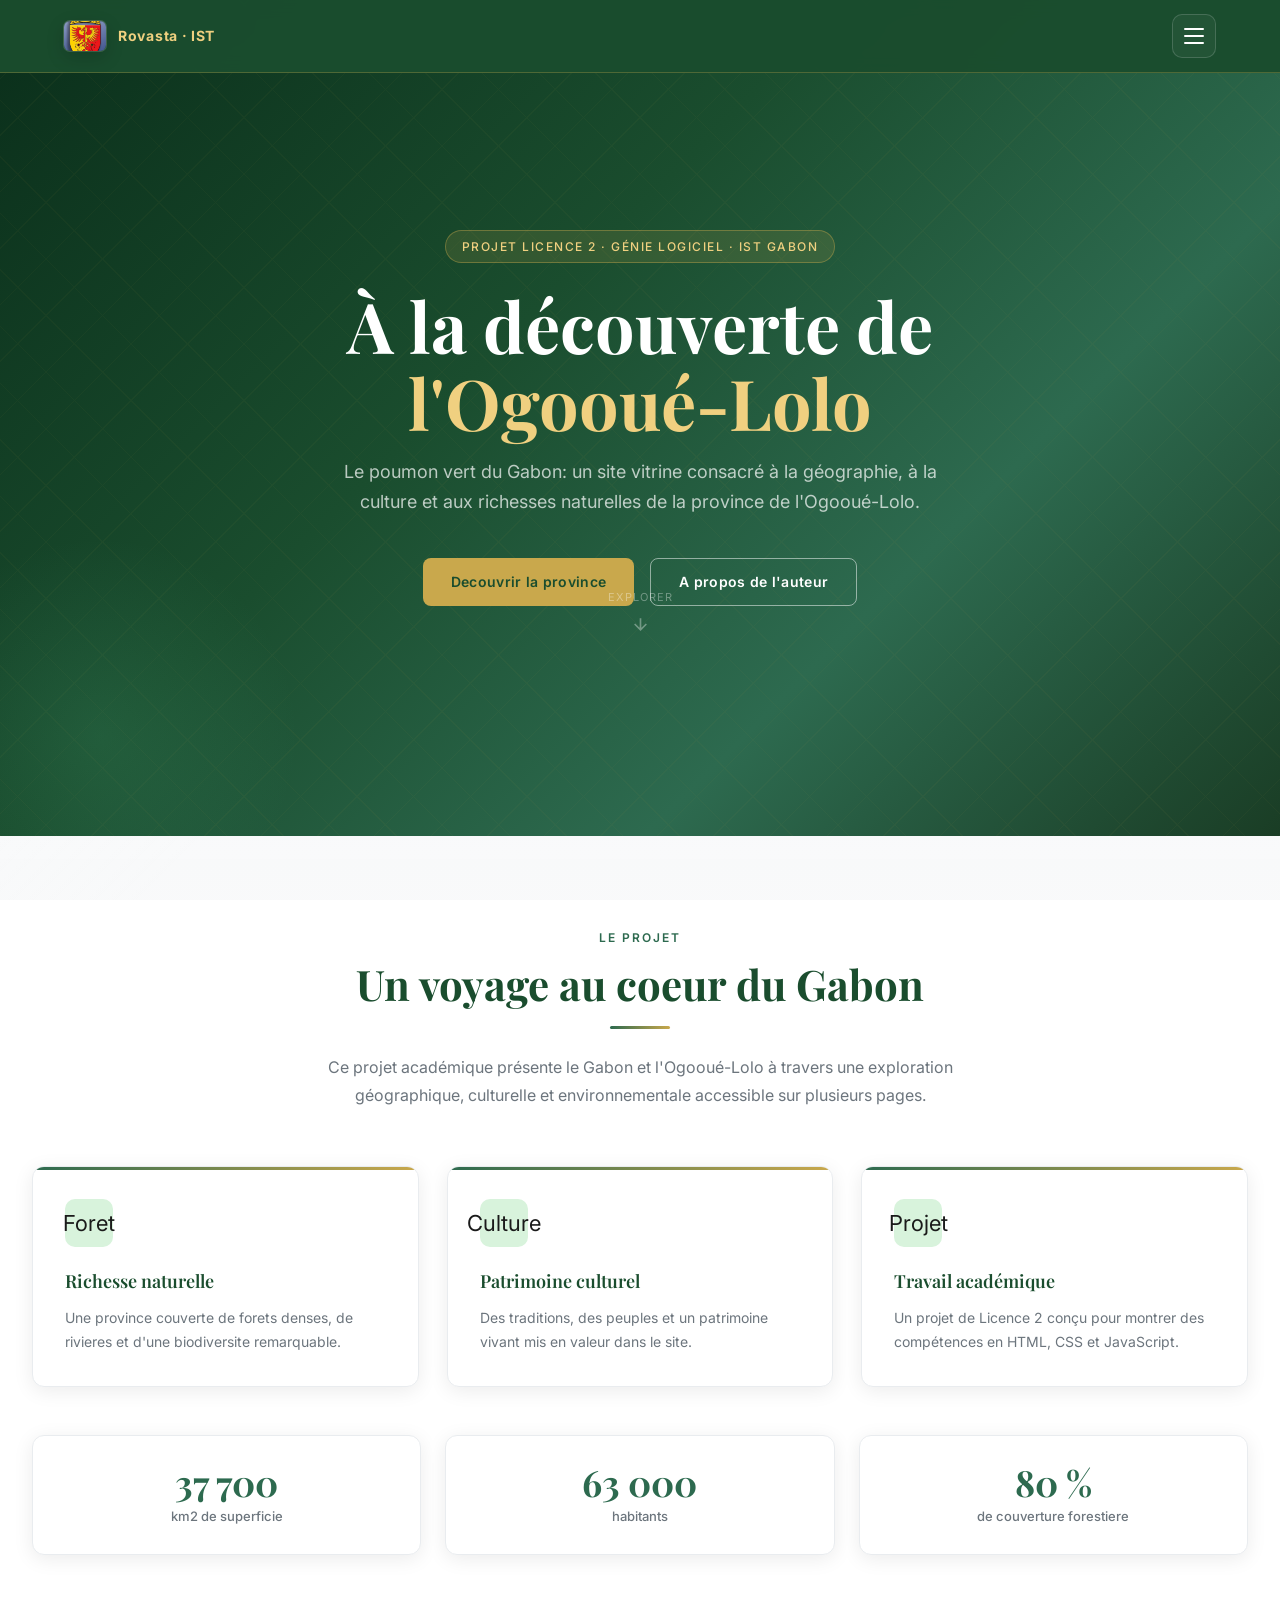
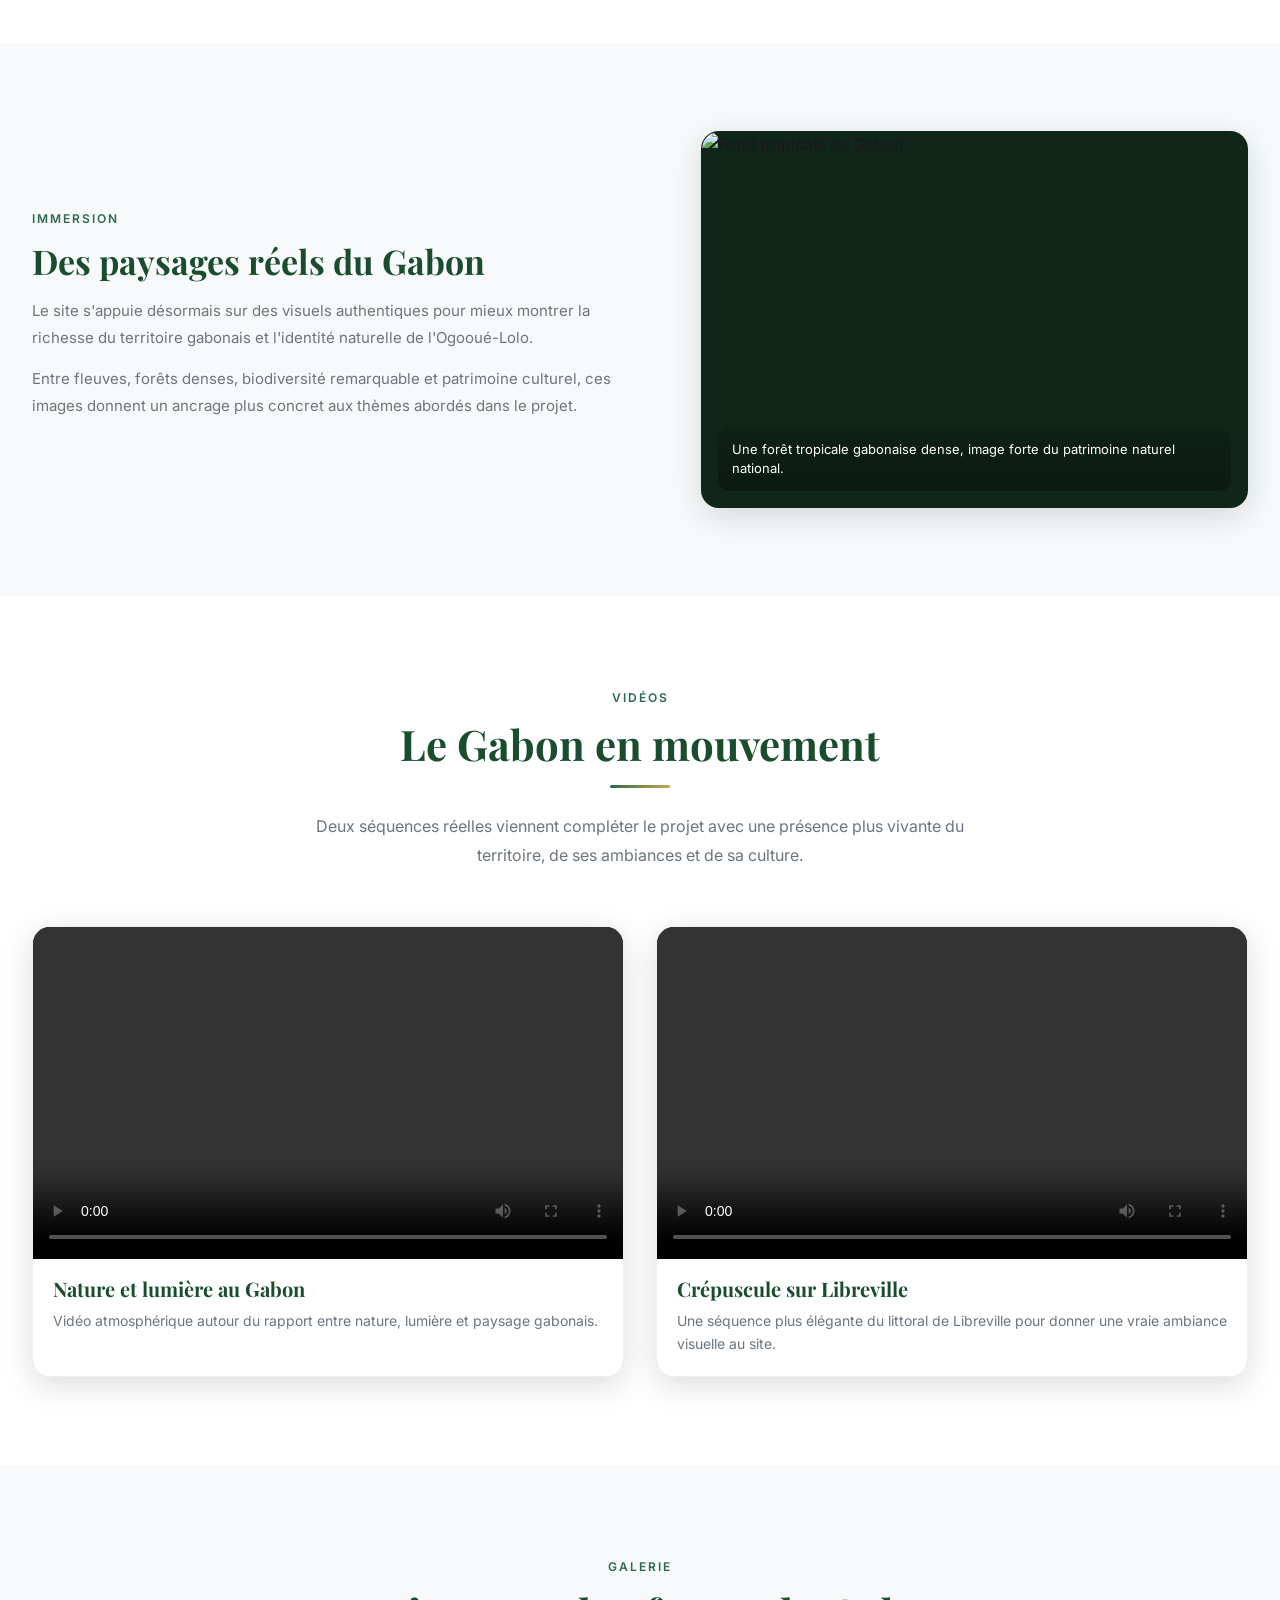
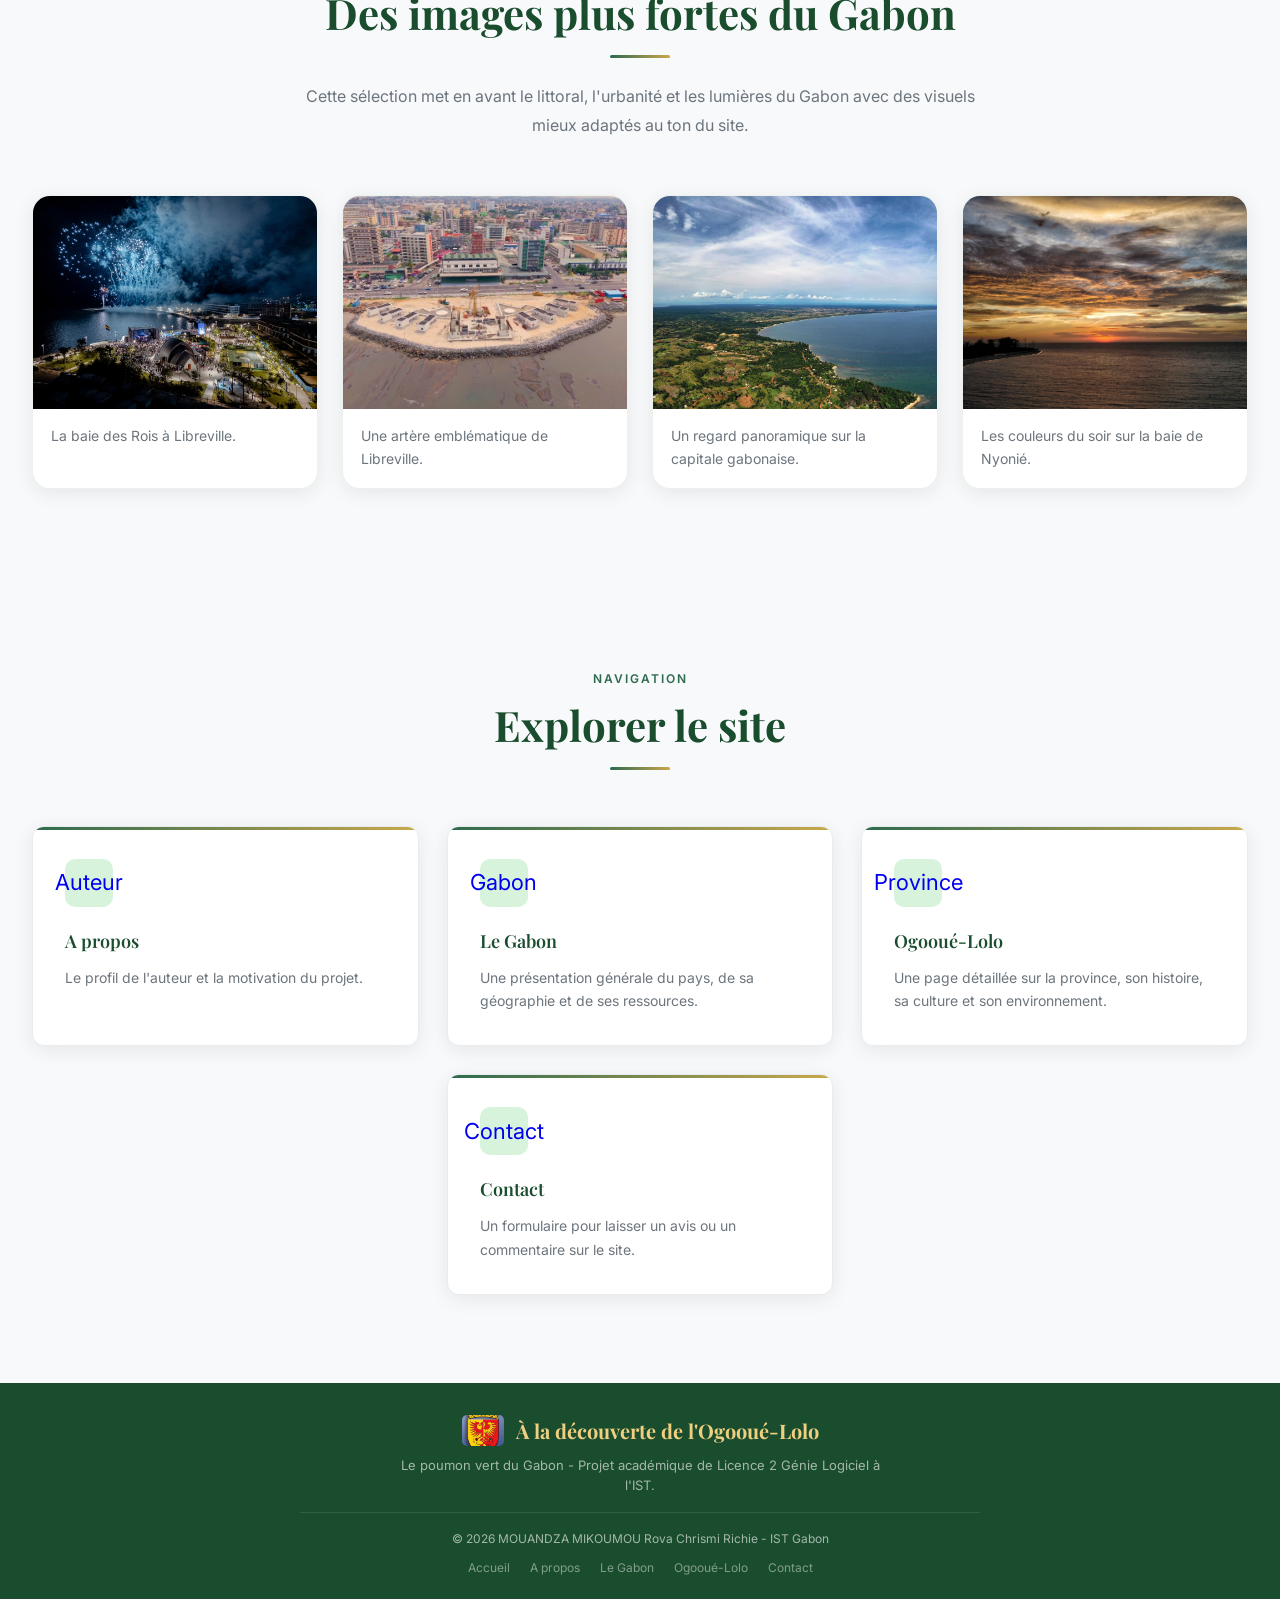
==== commit 2d3a7207: "ton message" ====
--- a/index.html
+++ b/index.html
@@ -3,7 +3,7 @@
 <head>
   <meta charset="UTF-8" />
   <meta name="viewport" content="width=device-width, initial-scale=1.0" />
-  <title>Accueil - A la decouverte de l'Ogooue-Lolo</title>
+  <title>Accueil - À la découverte de l'Ogooué-Lolo</title>
   <link rel="stylesheet" href="assets/css/style.css" />
 </head>
 <body class="home-page">
@@ -17,7 +17,7 @@
       <li><a href="index.html">Accueil</a></li>
       <li><a href="pages/a-propos.html">A propos</a></li>
       <li><a href="pages/gabon.html">Le Gabon</a></li>
-      <li><a href="pages/ogoue-lolo.html">Ogooue-Lolo</a></li>
+      <li><a href="pages/ogoue-lolo.html">Ogooué-Lolo</a></li>
       <li><a href="pages/contact.html">Contact</a></li>
     </ul>
     <button class="nav-toggle" id="navToggle" type="button" aria-expanded="false" aria-controls="navLinks" aria-label="Afficher ou masquer le menu">
@@ -33,11 +33,11 @@
   <div class="hero-circle"></div>
   <div class="hero-circle"></div>
   <div class="hero-content">
-    <div class="hero-badge">Projet Licence 2 · Genie Logiciel · IST Gabon</div>
-    <h1 class="hero-title">A la decouverte de<br><span>l'Ogooue-Lolo</span></h1>
+    <div class="hero-badge">Projet Licence 2 · Génie Logiciel · IST Gabon</div>
+    <h1 class="hero-title">À la découverte de<br><span>l'Ogooué-Lolo</span></h1>
     <p class="hero-subtitle">
-      Le poumon vert du Gabon: un site vitrine consacre a la geographie, a la culture
-      et aux richesses naturelles de la province de l'Ogooue-Lolo.
+      Le poumon vert du Gabon: un site vitrine consacré à la géographie, à la culture
+      et aux richesses naturelles de la province de l'Ogooué-Lolo.
     </p>
     <div class="hero-cta">
       <a href="pages/ogoue-lolo.html" class="btn btn-primary">Decouvrir la province</a>
@@ -59,8 +59,8 @@
       <h2 class="section-title">Un voyage au coeur du Gabon</h2>
       <div class="divider"></div>
       <p class="section-desc">
-        Ce projet academique presente le Gabon et l'Ogooue-Lolo a travers une exploration
-        geographique, culturelle et environnementale accessible sur plusieurs pages.
+        Ce projet académique présente le Gabon et l'Ogooué-Lolo à travers une exploration
+        géographique, culturelle et environnementale accessible sur plusieurs pages.
       </p>
     </div>
     <div class="cards-grid">
@@ -76,8 +76,8 @@
       </div>
       <div class="info-card">
         <div class="card-icon">Projet</div>
-        <h3 class="card-title">Travail academique</h3>
-        <p class="card-text">Un projet de Licence 2 concu pour montrer des competences en HTML, CSS et JavaScript.</p>
+        <h3 class="card-title">Travail académique</h3>
+        <p class="card-text">Un projet de Licence 2 conçu pour montrer des compétences en HTML, CSS et JavaScript.</p>
       </div>
     </div>
     <div class="stats-row">
@@ -192,12 +192,12 @@
       <a href="pages/gabon.html" class="info-card clickable info-card-link">
         <div class="card-icon">Gabon</div>
         <h3 class="card-title">Le Gabon</h3>
-        <p class="card-text">Une presentation generale du pays, de sa geographie et de ses ressources.</p>
+        <p class="card-text">Une présentation générale du pays, de sa géographie et de ses ressources.</p>
       </a>
       <a href="pages/ogoue-lolo.html" class="info-card clickable info-card-link">
         <div class="card-icon">Province</div>
-        <h3 class="card-title">Ogooue-Lolo</h3>
-        <p class="card-text">Une page detaillee sur la province, son histoire, sa culture et son environnement.</p>
+        <h3 class="card-title">Ogooué-Lolo</h3>
+        <p class="card-text">Une page détaillée sur la province, son histoire, sa culture et son environnement.</p>
       </a>
       <a href="pages/contact.html" class="info-card clickable info-card-link">
         <div class="card-icon">Contact</div>
@@ -210,8 +210,8 @@
 
 <footer>
   <div class="footer-wrap">
-    <div class="footer-logo">A la decouverte de l'Ogooue-Lolo</div>
-    <p class="footer-desc">Le poumon vert du Gabon - Projet academique de Licence 2 Genie Logiciel a l'IST.</p>
+    <div class="footer-logo">À la découverte de l'Ogooué-Lolo</div>
+    <p class="footer-desc">Le poumon vert du Gabon - Projet académique de Licence 2 Génie Logiciel à l'IST.</p>
     <hr class="footer-hr">
     <div class="footer-bottom">
       <span>© 2026 MOUANDZA MIKOUMOU Rova Chrismi Richie - IST Gabon</span>
@@ -219,7 +219,7 @@
         <a href="index.html">Accueil</a>
         <a href="pages/a-propos.html">A propos</a>
         <a href="pages/gabon.html">Le Gabon</a>
-        <a href="pages/ogoue-lolo.html">Ogooue-Lolo</a>
+        <a href="pages/ogoue-lolo.html">Ogooué-Lolo</a>
         <a href="pages/contact.html">Contact</a>
       </div>
     </div>
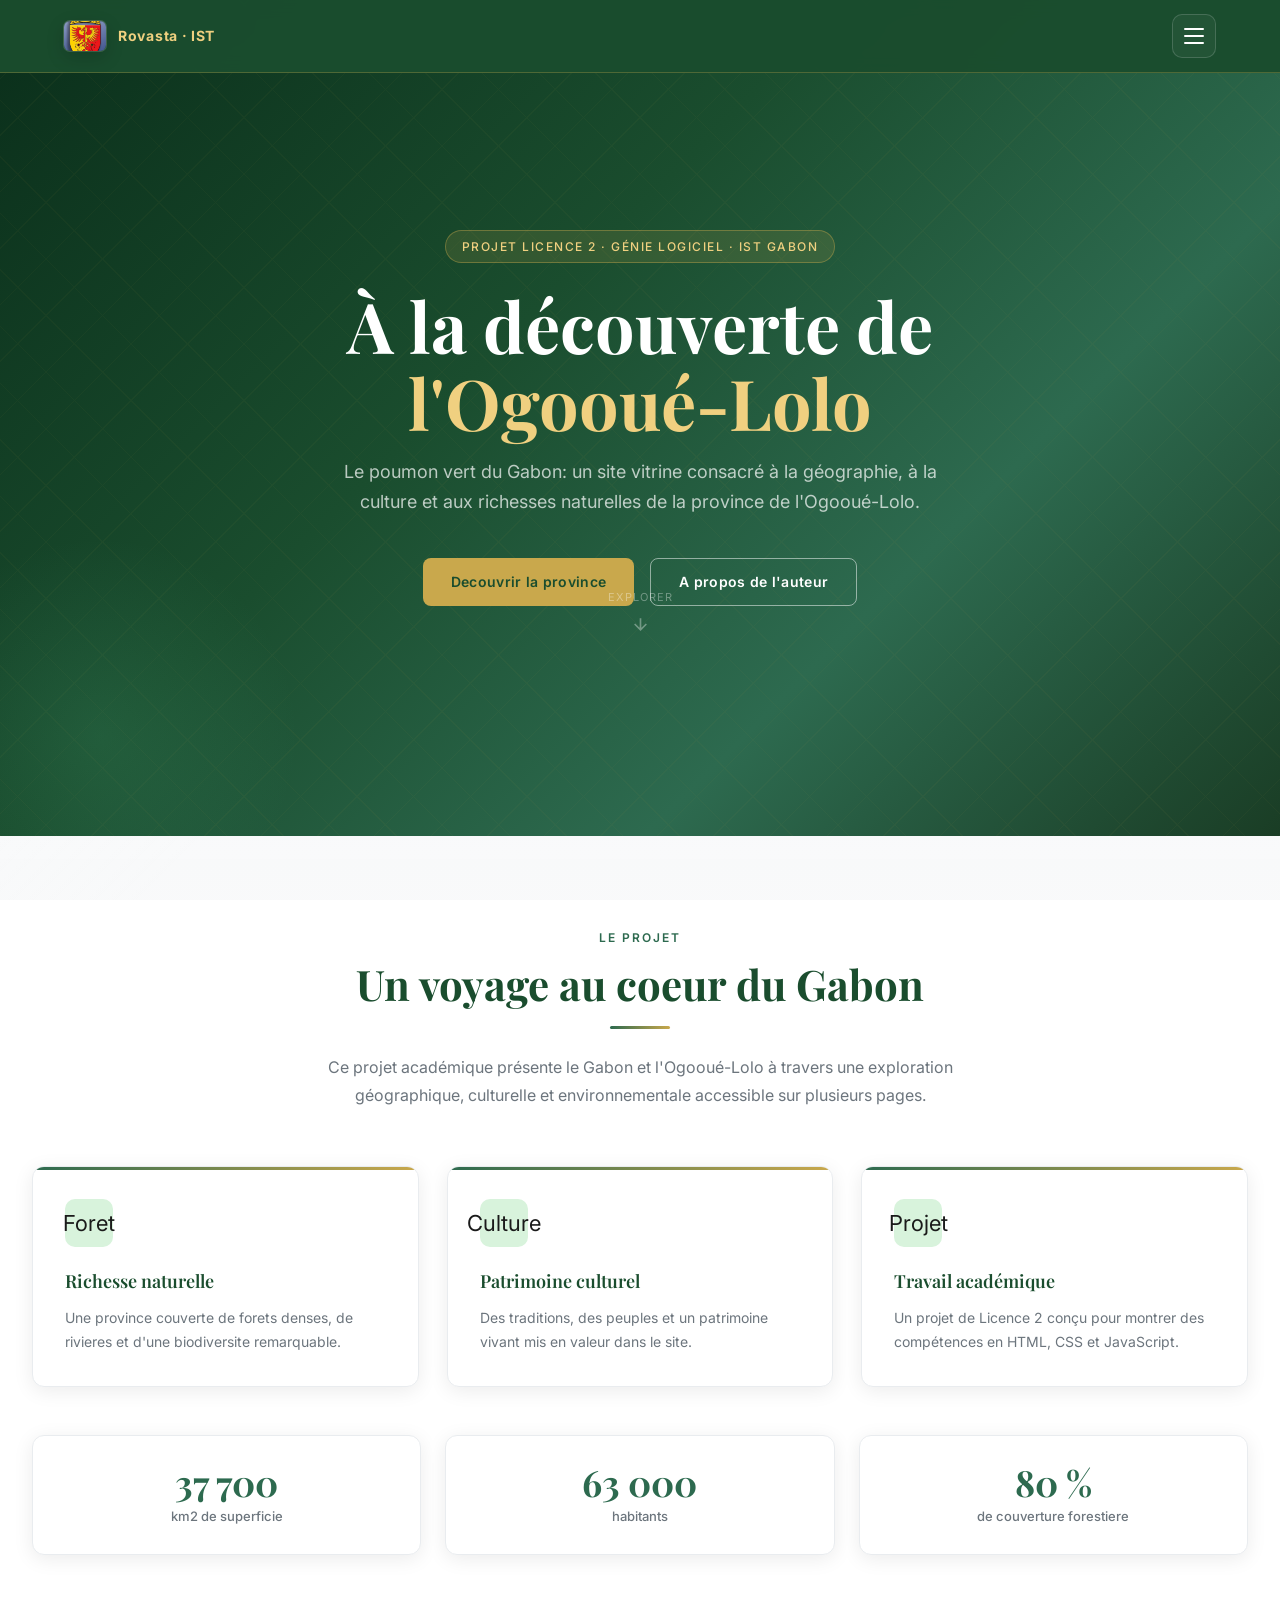
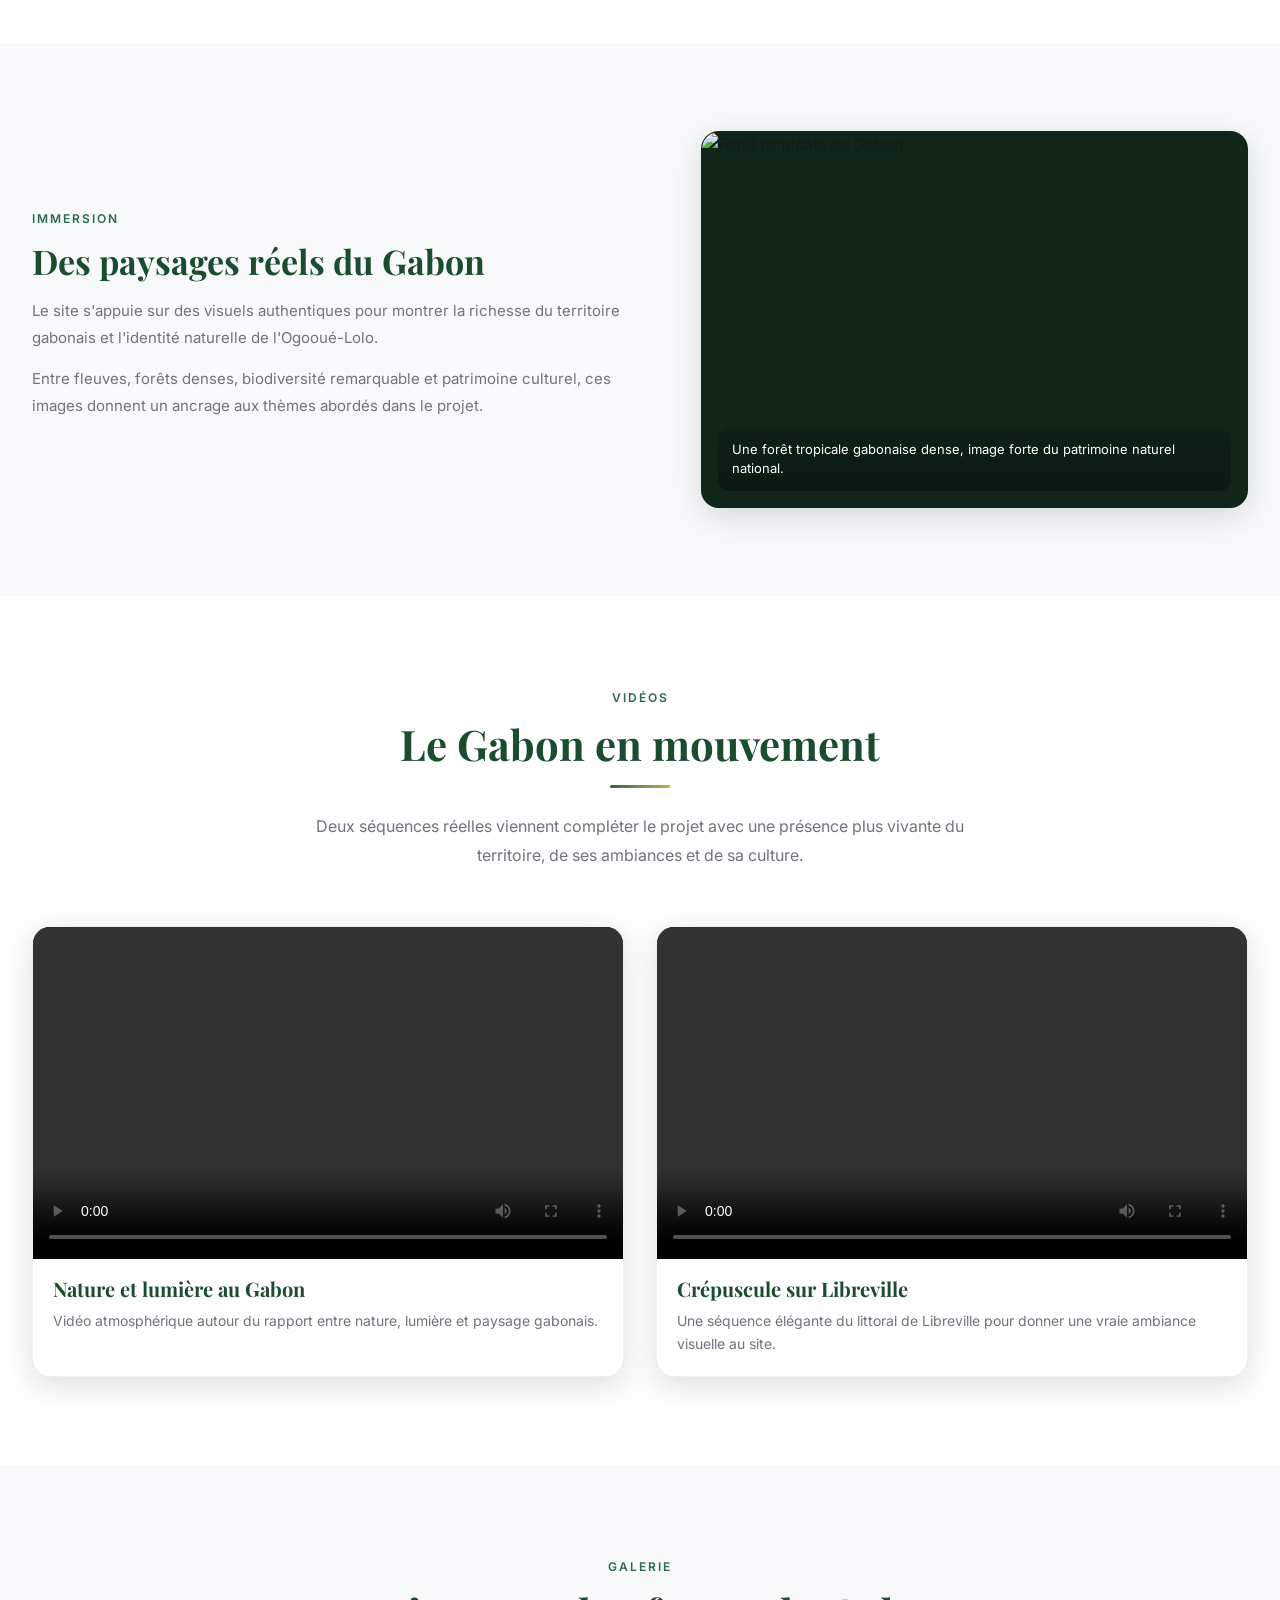
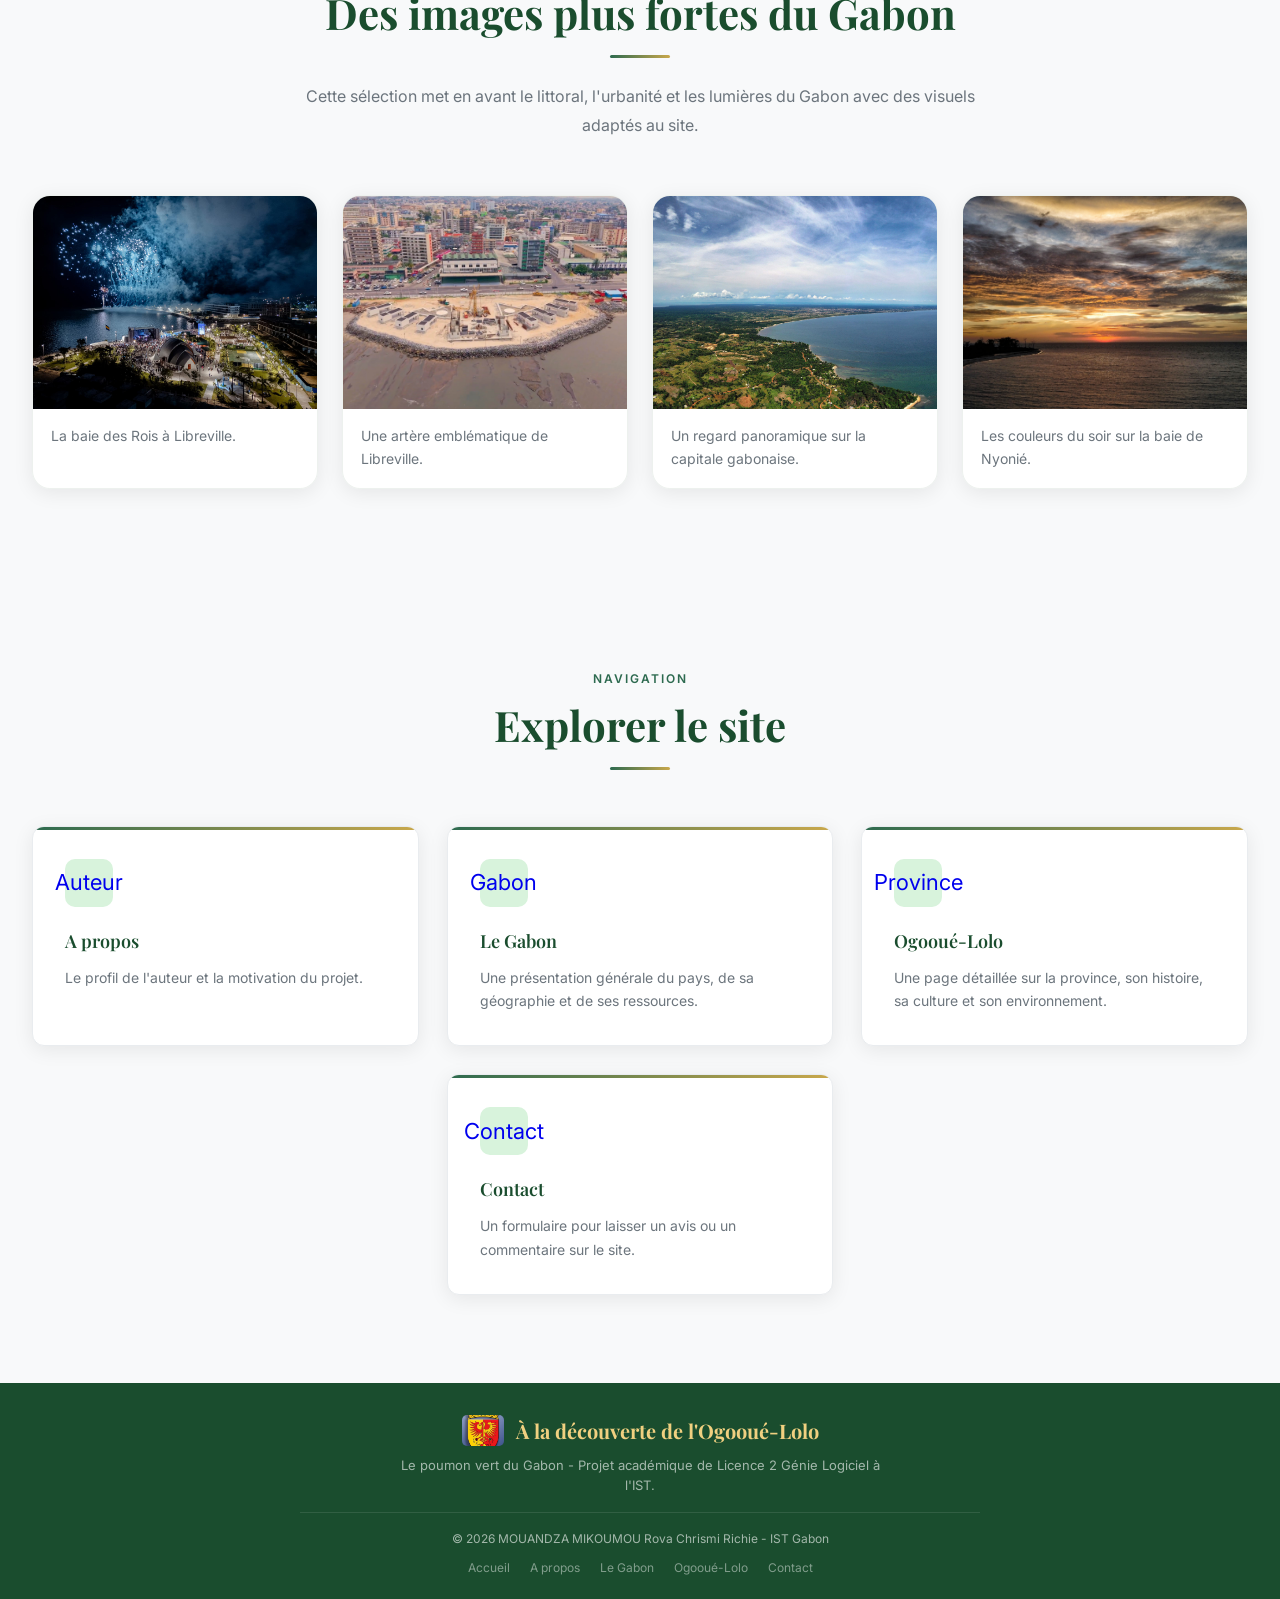
==== commit 8d595c10: "..." ====
--- a/index.html
+++ b/index.html
@@ -103,8 +103,8 @@
       <div class="text-col">
         <span class="eyebrow">Immersion</span>
         <h2>Des paysages réels du Gabon</h2>
-        <p>Le site s'appuie désormais sur des visuels authentiques pour mieux montrer la richesse du territoire gabonais et l'identité naturelle de l'Ogooué-Lolo.</p>
-        <p>Entre fleuves, forêts denses, biodiversité remarquable et patrimoine culturel, ces images donnent un ancrage plus concret aux thèmes abordés dans le projet.</p>
+        <p>Le site s'appuie sur des visuels authentiques pour montrer la richesse du territoire gabonais et l'identité naturelle de l'Ogooué-Lolo.</p>
+        <p>Entre fleuves, forêts denses, biodiversité remarquable et patrimoine culturel, ces images donnent un ancrage aux thèmes abordés dans le projet.</p>
       </div>
       <figure class="visual-box photo-box">
         <img class="visual-photo" src="assets/images/gabon-rainforest.jpg" alt="Forêt tropicale du Gabon" loading="lazy">
@@ -140,7 +140,7 @@
         </video>
         <figcaption class="media-caption">
           <strong>Crépuscule sur Libreville</strong>
-          <span>Une séquence plus élégante du littoral de Libreville pour donner une vraie ambiance visuelle au site.</span>
+          <span>Une séquence élégante du littoral de Libreville pour donner une vraie ambiance visuelle au site.</span>
         </figcaption>
       </figure>
     </div>
@@ -153,7 +153,7 @@
       <span class="eyebrow">Galerie</span>
       <h2 class="section-title">Des images plus fortes du Gabon</h2>
       <div class="divider"></div>
-      <p class="section-desc">Cette sélection met en avant le littoral, l'urbanité et les lumières du Gabon avec des visuels mieux adaptés au ton du site.</p>
+      <p class="section-desc">Cette sélection met en avant le littoral, l'urbanité et les lumières du Gabon avec des visuels adaptés au site.</p>
     </div>
     <div class="gallery-grid">
       <figure class="gallery-card">
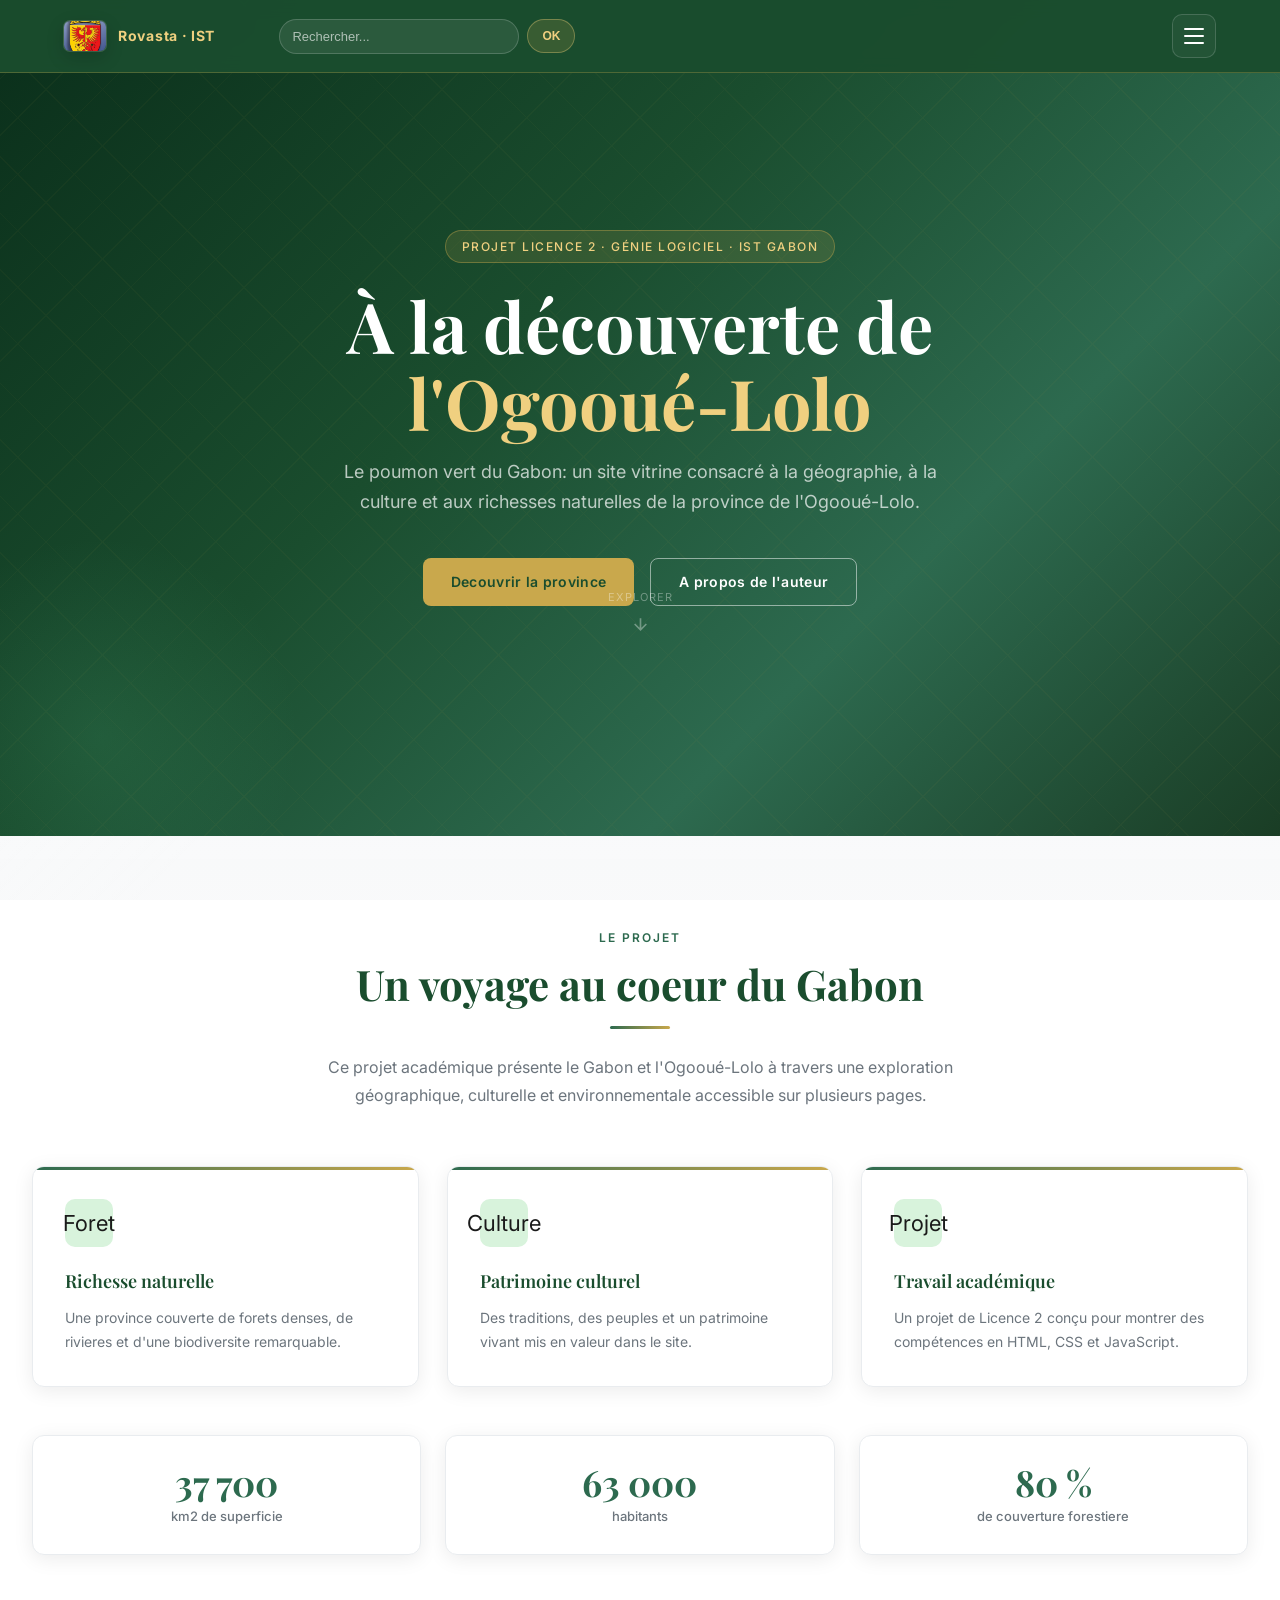
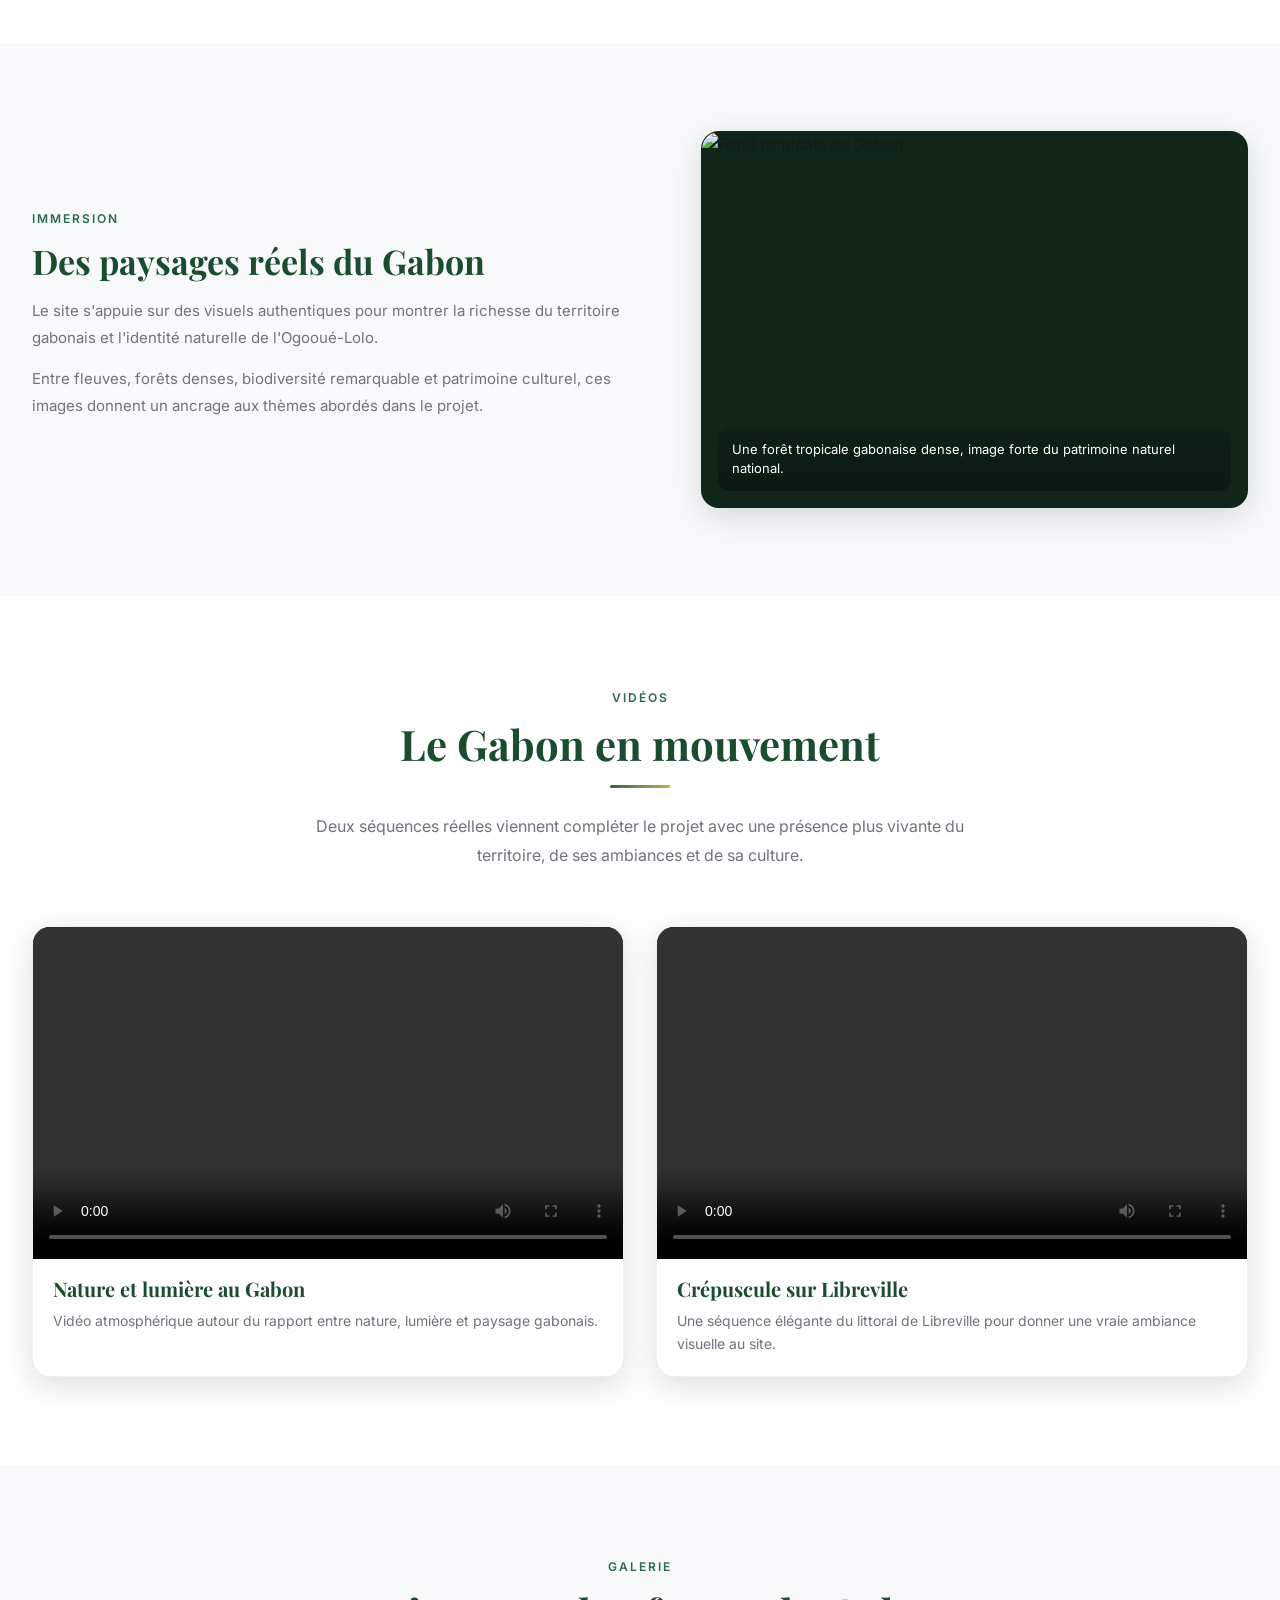
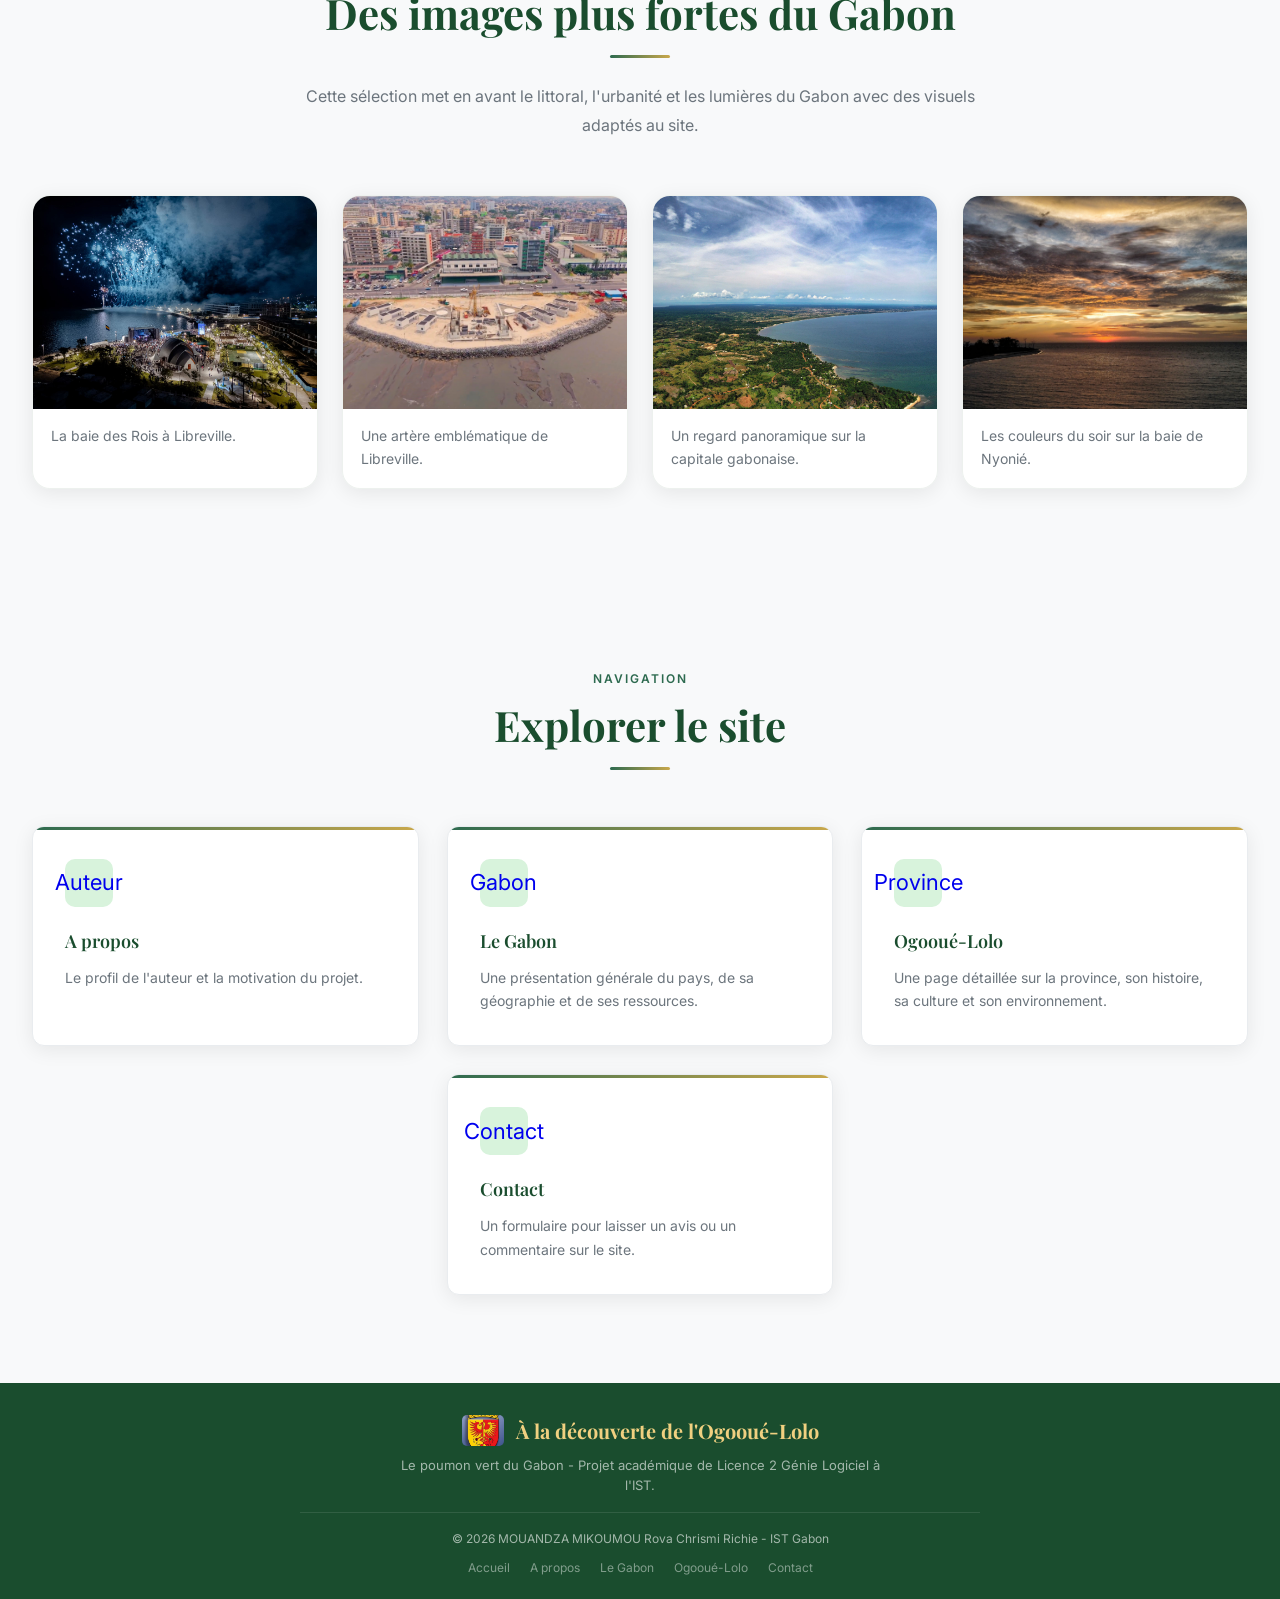
==== commit 28d5a75e: "..." ====
--- a/index.html
+++ b/index.html
@@ -13,6 +13,10 @@
       <div class="nav-brand-flag"></div>
       <span class="nav-brand-text">Rovasta · IST</span>
     </a>
+    <form class="nav-search" id="navSearchForm" role="search">
+      <input class="nav-search-input" id="navSearchInput" type="search" placeholder="Rechercher..." aria-label="Rechercher sur la page">
+      <button class="nav-search-btn" type="submit">OK</button>
+    </form>
     <ul class="nav-links" id="navLinks">
       <li><a href="index.html">Accueil</a></li>
       <li><a href="pages/a-propos.html">A propos</a></li>
@@ -229,4 +233,3 @@
 <script src="assets/js/script.js"></script>
 </body>
 </html>
-
--- a/assets/css/style.css
+++ b/assets/css/style.css
@@ -36,6 +36,7 @@
   line-height: 1.6;
   min-height: 100vh;
   position: relative;
+  overflow-x: hidden;
   --page-bg-image: url('../images/gabon-rainforest.jpg');
 }
 body::before {
@@ -94,6 +95,50 @@
   text-decoration: none;
   flex-shrink: 0;
 }
+.nav-search {
+  display: flex;
+  align-items: center;
+  gap: 8px;
+  margin-left: auto;
+}
+.nav-search-input {
+  width: min(240px, 32vw);
+  min-width: 150px;
+  padding: 9px 12px;
+  border-radius: 999px;
+  border: 1px solid rgba(255,255,255,.18);
+  background: rgba(255,255,255,.08);
+  color: var(--white);
+  font-size: 13px;
+  outline: none;
+  transition: var(--transition);
+}
+.nav-search-input::placeholder {
+  color: rgba(255,255,255,.62);
+}
+.nav-search-input:focus {
+  border-color: rgba(240,208,128,.58);
+  box-shadow: 0 0 0 3px rgba(240,208,128,.14);
+  background: rgba(255,255,255,.12);
+}
+.nav-search-input.no-result {
+  border-color: rgba(220,53,69,.72);
+  box-shadow: 0 0 0 3px rgba(220,53,69,.14);
+}
+.nav-search-btn {
+  padding: 9px 14px;
+  border: 1px solid rgba(240,208,128,.35);
+  border-radius: 999px;
+  background: rgba(201,168,76,.18);
+  color: var(--gold-light);
+  font-size: 12px;
+  font-weight: 700;
+  cursor: pointer;
+  transition: var(--transition);
+}
+.nav-search-btn:hover {
+  background: rgba(201,168,76,.28);
+}
 .nav-brand-flag {
   display: flex; flex-direction: column;
   width: 42px; height: 30px; border-radius: 6px; overflow: hidden;
@@ -111,14 +156,13 @@
   gap: 6px;
   list-style: none;
   flex-wrap: nowrap;
-  margin-left: auto;
+  margin-left: 0;
   opacity: 0;
   visibility: hidden;
   pointer-events: none;
   transform: translateX(18px);
   transition: opacity .25s ease, transform .25s ease, visibility .25s ease;
 }
-.nav-container.is-open > .nav-links,
 .nav-container > .nav-links.is-open {
   opacity: 1;
   visibility: visible;
@@ -345,6 +389,13 @@
   font-size: 13px;
   line-height: 1.5;
   backdrop-filter: blur(6px);
+}
+.search-hit {
+  background: linear-gradient(180deg, rgba(240,208,128,.1), rgba(240,208,128,.32));
+  box-shadow: 0 0 0 2px rgba(201,168,76,.2);
+  border-radius: 8px;
+  scroll-margin-top: 110px;
+  transition: box-shadow .2s ease, background .2s ease;
 }
 .media-grid {
   display: grid;
@@ -519,12 +570,26 @@
 @media (max-width: 768px) {
   .section { padding: 72px 20px; }
   .nav-container { padding: 14px 18px; flex-wrap: wrap; gap: 14px; }
+  .nav-toggle { margin-left: 0; }
+  .nav-brand-text { font-size: 13px; }
+  .nav-search {
+    order: 3;
+    width: 100%;
+    margin-left: 0;
+  }
+  .nav-search-input {
+    width: 100%;
+    min-width: 0;
+  }
   .two-col, .two-col.reverse { grid-template-columns: 1fr; direction: ltr; }
   .contact-grid { grid-template-columns: 1fr; }
   .contact-info-box { position: static; }
   .author-card { grid-template-columns: 1fr; text-align: center; }
   .author-avatar { margin: 0 auto; }
   .author-meta { justify-content: center; }
+  .author-meta-item { justify-content: center; flex-wrap: wrap; text-align: center; }
+  .author-actions { justify-content: center; }
+  .author-actions .btn { width: 100%; justify-content: center; }
   .form-row { grid-template-columns: 1fr; }
   .form-card { padding: 24px; }
   .nav-brand { justify-content: flex-start; }
@@ -553,6 +618,8 @@
   .cards-grid { grid-template-columns: 1fr; }
   .cards-grid > :last-child:nth-child(3n + 1) { grid-column: auto; }
   .photo-box { aspect-ratio: 16 / 11; }
+  .about-page .two-col .photo-box { min-height: 360px; }
+  .author-photo-box { min-height: 360px; }
   .media-video,
   .media-card .visual-photo { max-height: none; }
   .footer-bottom { flex-direction: column; text-align: center; }
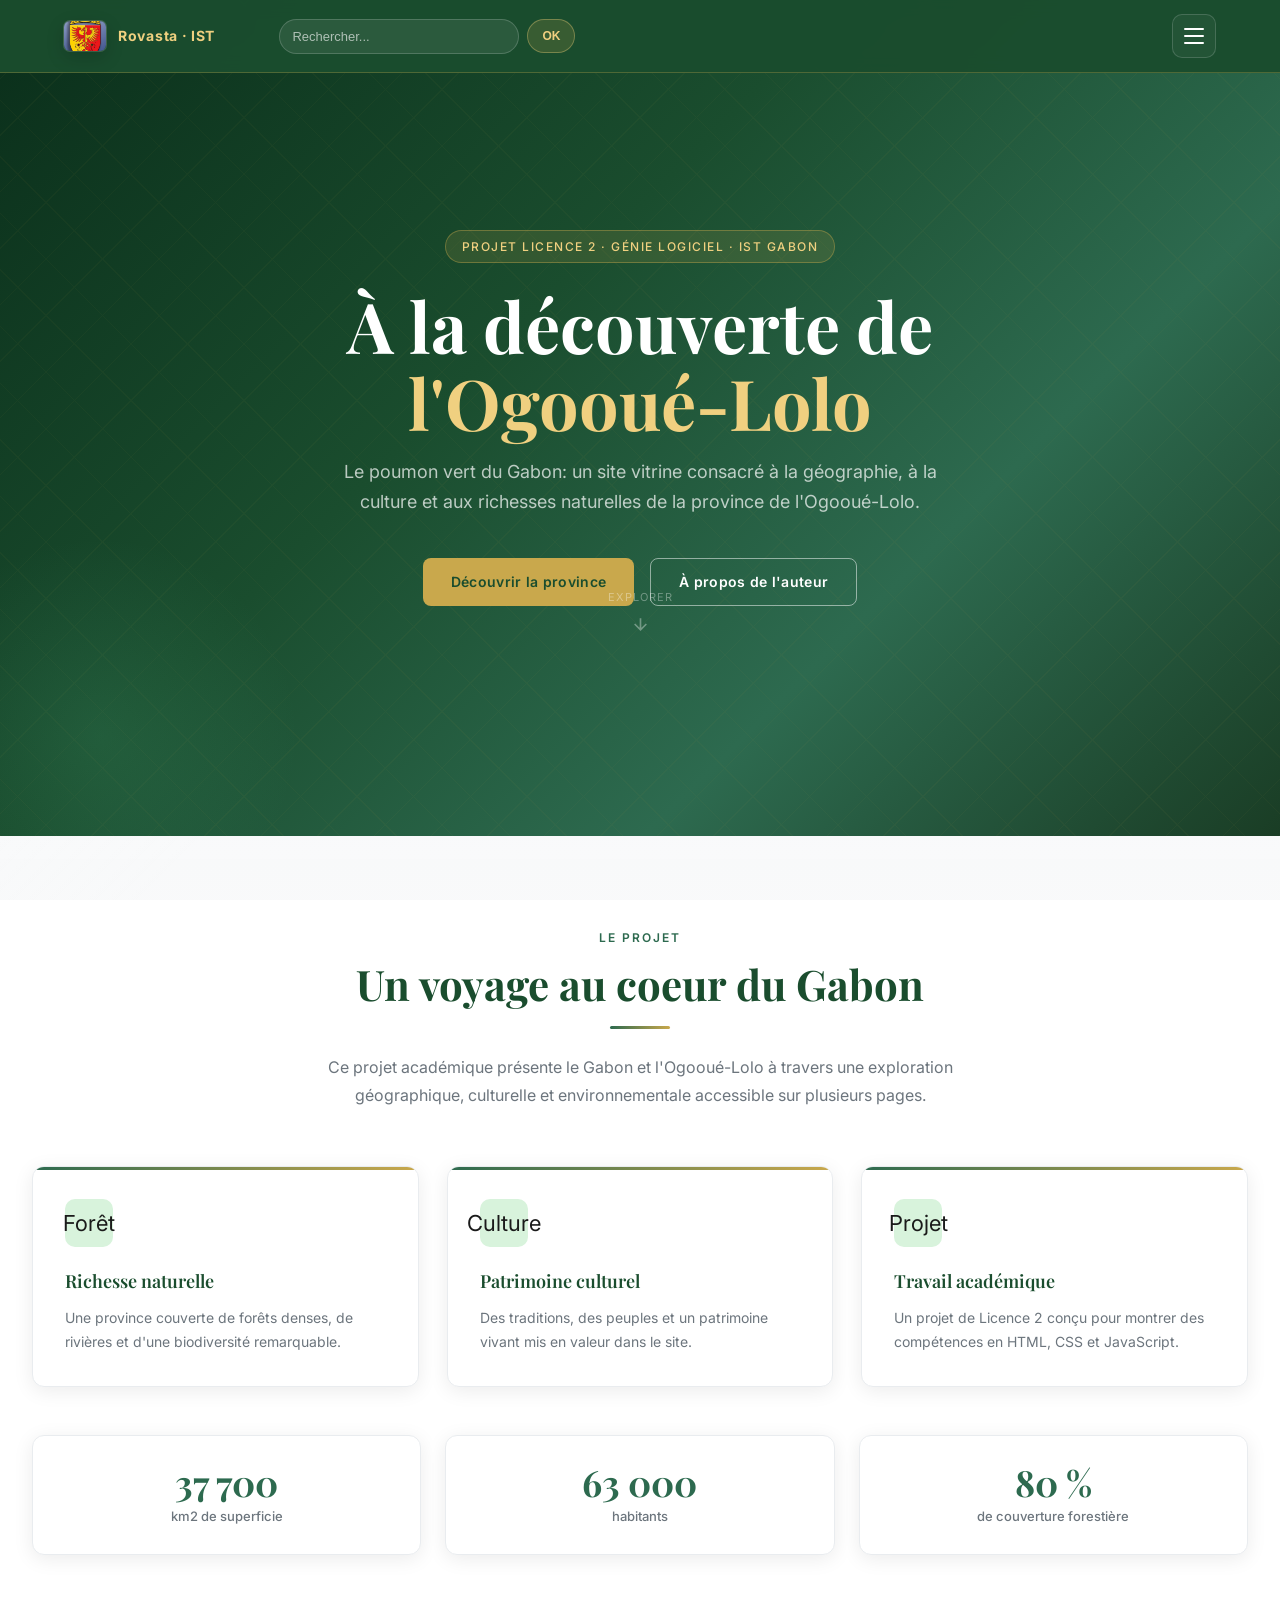
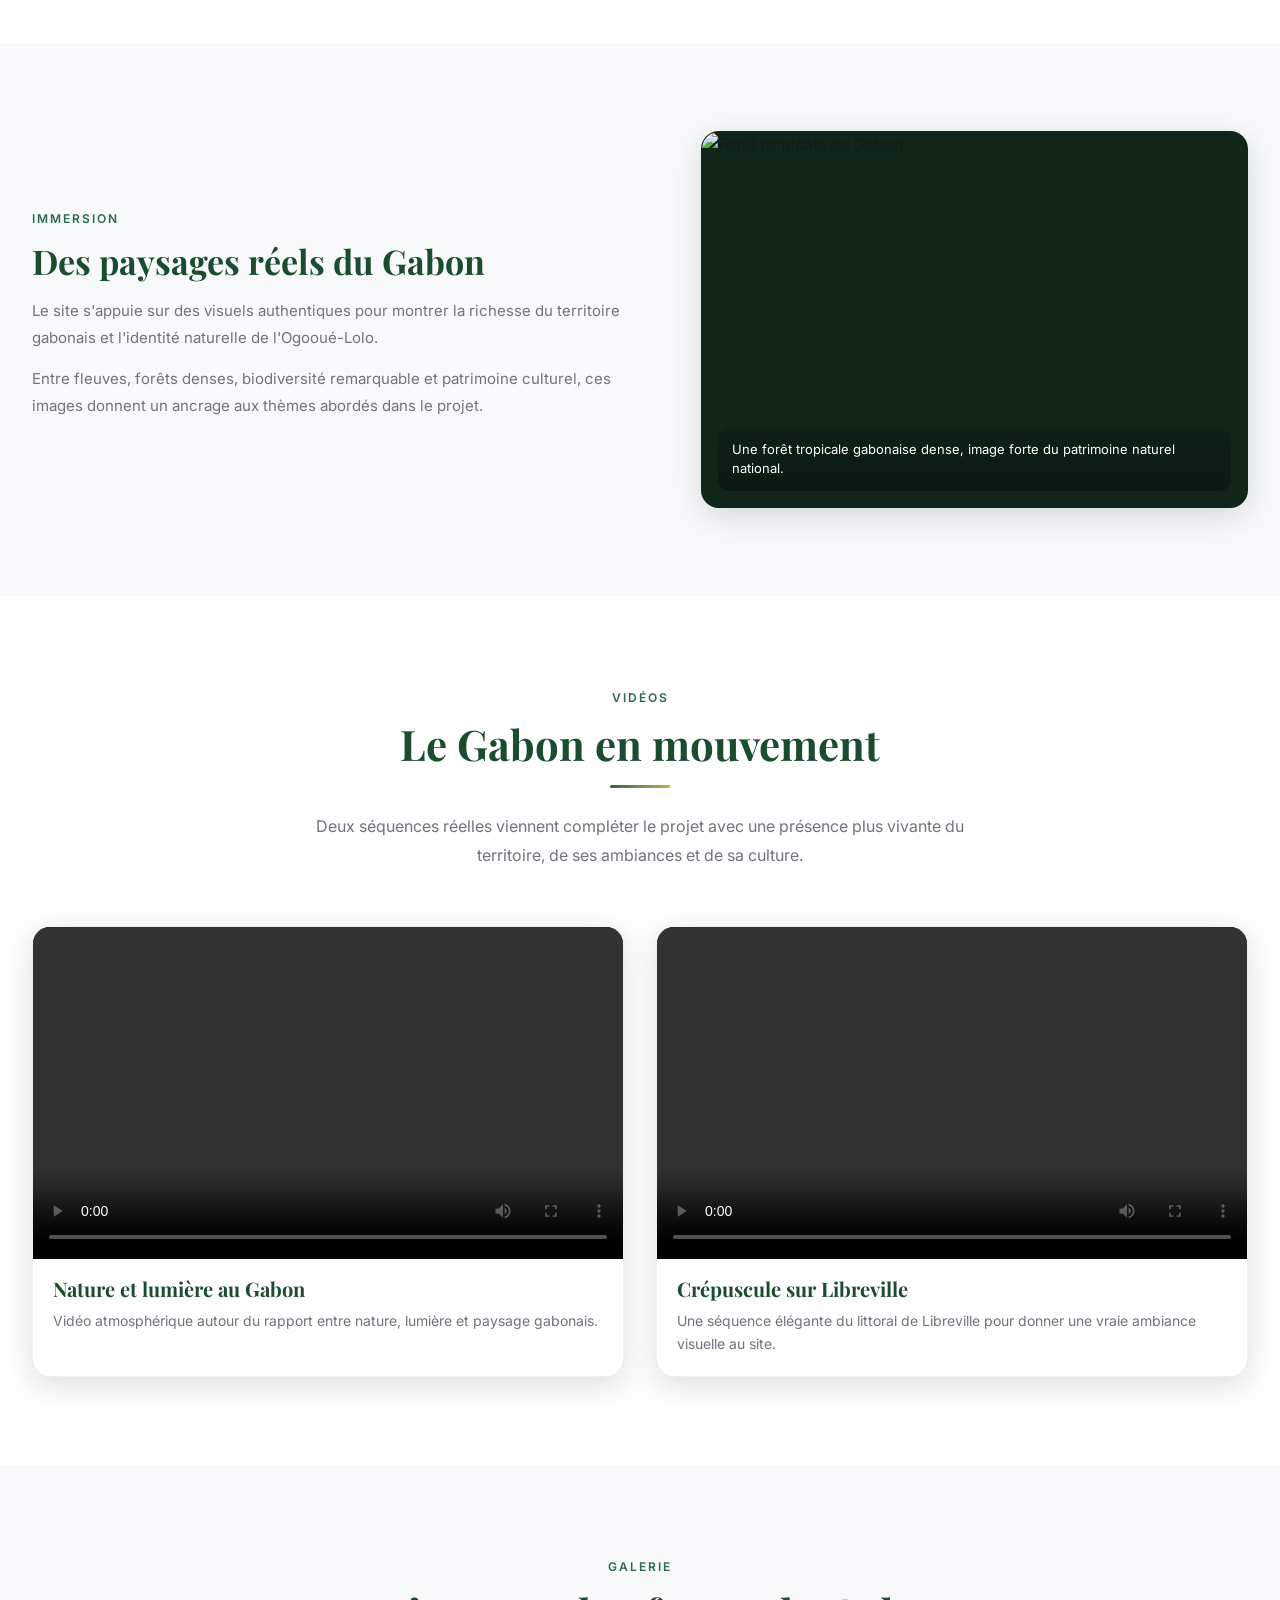
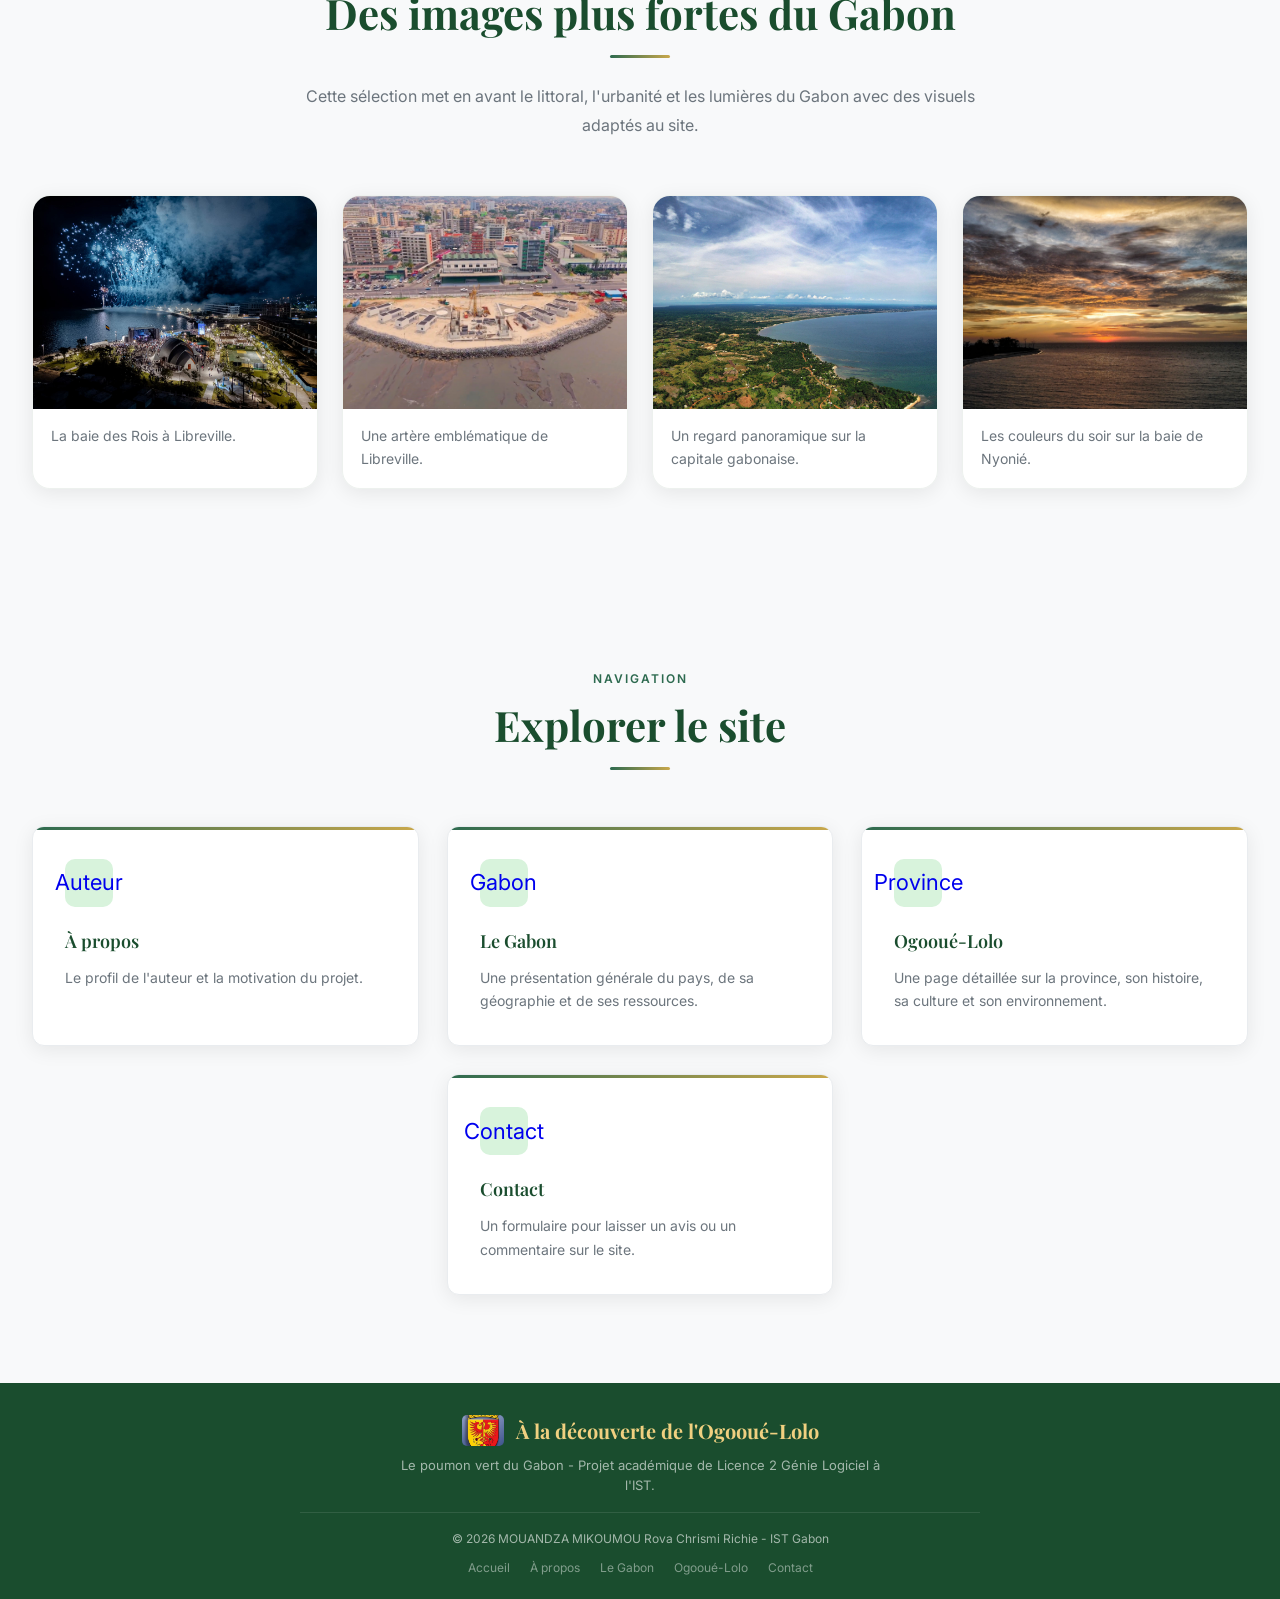
==== commit dd208711: "..." ====
--- a/index.html
+++ b/index.html
@@ -19,7 +19,7 @@
     </form>
     <ul class="nav-links" id="navLinks">
       <li><a href="index.html">Accueil</a></li>
-      <li><a href="pages/a-propos.html">A propos</a></li>
+      <li><a href="pages/a-propos.html">À propos</a></li>
       <li><a href="pages/gabon.html">Le Gabon</a></li>
       <li><a href="pages/ogoue-lolo.html">Ogooué-Lolo</a></li>
       <li><a href="pages/contact.html">Contact</a></li>
@@ -44,8 +44,8 @@
       et aux richesses naturelles de la province de l'Ogooué-Lolo.
     </p>
     <div class="hero-cta">
-      <a href="pages/ogoue-lolo.html" class="btn btn-primary">Decouvrir la province</a>
-      <a href="pages/a-propos.html" class="btn btn-outline">A propos de l'auteur</a>
+      <a href="pages/ogoue-lolo.html" class="btn btn-primary">Découvrir la province</a>
+      <a href="pages/a-propos.html" class="btn btn-outline">À propos de l'auteur</a>
     </div>
     <div class="scroll-hint">
       <span>Explorer</span>
@@ -69,9 +69,9 @@
     </div>
     <div class="cards-grid">
       <div class="info-card">
-        <div class="card-icon">Foret</div>
+        <div class="card-icon">Forêt</div>
         <h3 class="card-title">Richesse naturelle</h3>
-        <p class="card-text">Une province couverte de forets denses, de rivieres et d'une biodiversite remarquable.</p>
+        <p class="card-text">Une province couverte de forêts denses, de rivières et d'une biodiversité remarquable.</p>
       </div>
       <div class="info-card">
         <div class="card-icon">Culture</div>
@@ -95,7 +95,7 @@
       </div>
       <div class="stat-card">
         <div class="stat-number">80 %</div>
-        <div class="stat-label">de couverture forestiere</div>
+        <div class="stat-label">de couverture forestière</div>
       </div>
     </div>
   </div>
@@ -188,9 +188,9 @@
       <div class="divider"></div>
     </div>
     <div class="cards-grid">
-      <a href="pages/a-propos.html" class="info-card clickable info-card-link">
+      <a href="pages/a-propos.html" class="info-card info-card-link">
         <div class="card-icon">Auteur</div>
-        <h3 class="card-title">A propos</h3>
+        <h3 class="card-title">À propos</h3>
         <p class="card-text">Le profil de l'auteur et la motivation du projet.</p>
       </a>
       <a href="pages/gabon.html" class="info-card clickable info-card-link">
@@ -221,7 +221,7 @@
       <span>© 2026 MOUANDZA MIKOUMOU Rova Chrismi Richie - IST Gabon</span>
       <div class="footer-nav">
         <a href="index.html">Accueil</a>
-        <a href="pages/a-propos.html">A propos</a>
+        <a href="pages/a-propos.html">À propos</a>
         <a href="pages/gabon.html">Le Gabon</a>
         <a href="pages/ogoue-lolo.html">Ogooué-Lolo</a>
         <a href="pages/contact.html">Contact</a>
